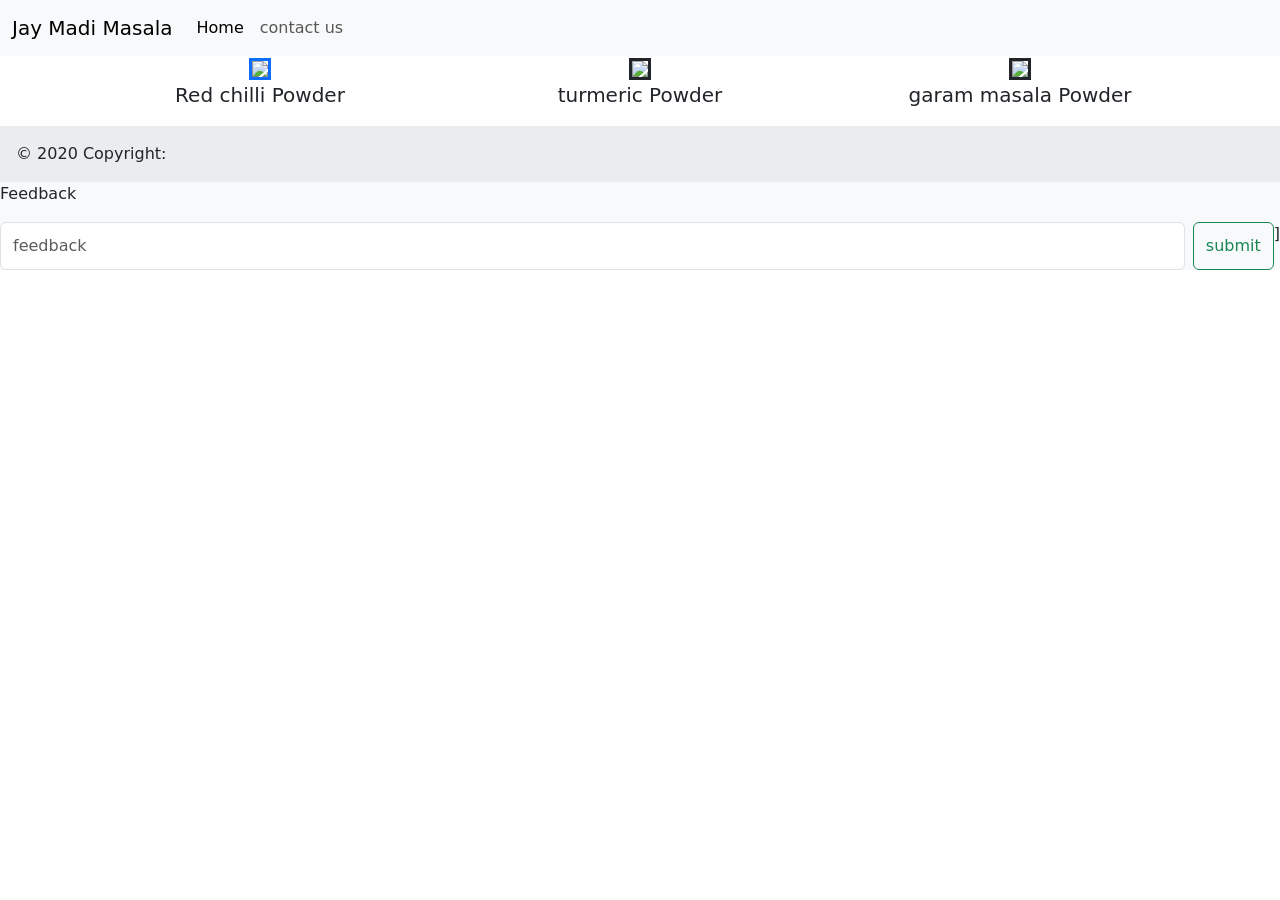
==== index.html @ a194cc31 "Add files via upload" ====
<!DOCTYPE html>
<html lang="en">
<head>
    <meta charset="UTF-8">
    <meta name="viewport" content="width=device-width, initial-scale=1.0">
    <title>Document</title>
    <link href="https://cdn.jsdelivr.net/npm/bootstrap@5.3.7/dist/css/bootstrap.min.css" rel="stylesheet" integrity="sha384-LN+7fdVzj6u52u30Kp6M/trliBMCMKTyK833zpbD+pXdCLuTusPj697FH4R/5mcr" crossorigin="anonymous">
    <script src="https://cdn.jsdelivr.net/npm/bootstrap@5.3.7/dist/js/bootstrap.bundle.min.js" integrity="sha384-ndDqU0Gzau9qJ1lfW4pNLlhNTkCfHzAVBReH9diLvGRem5+R9g2FzA8ZGN954O5Q" crossorigin="anonymous"></script>
</head>
<body>
    <nav class="navbar navbar-expand-lg bg-body-tertiary">
  <div class="container-fluid">
    <a class="navbar-brand" href="#">Jay Madi Masala</a>
    <button class="navbar-toggler" type="button" data-bs-toggle="collapse" data-bs-target="#navbarSupportedContent" aria-controls="navbarSupportedContent" aria-expanded="false" aria-label="Toggle navigation">
      <span class="navbar-toggler-icon"></span>
    </button>
    <div class="collapse navbar-collapse" id="navbarSupportedContent">
      <ul class="navbar-nav me-auto mb-2 mb-lg-0">
        <li class="nav-item">
          <a class="nav-link active" aria-current="page" href="#">Home</a>
        </li>
        <li class="nav-item">
          <a class="nav-link" href="#">contact us</a>
        </li>
          
          
        </li>
       
      </ul>
    </div>
  </div>
</nav>


<div class="container text-center">
  <div class="row">
    <div class="col">
      <a href="redchili.html"><img src="https://wallpapers.com/images/hd/red-chili-powder-1000-x-1000-wallpaper-h0q7d9ebchs6c8vs.jpg" width="300px" border="3px  solid black"></a>
        <p style="font-size: 20px;">Red chilli Powder</p>
    </div>
    <div class="col">
      <img src="https://tse3.mm.bing.net/th/id/OIP.yCsnvPXNgxWMfBHK_3QdsgHaHa?pid=Api&P=0&h=180" width="300px" border="3px  solid black">
      <p style="font-size: 20px;">turmeric Powder</p>
    </div>
    <div class="col">
      <img src="https://tse3.mm.bing.net/th/id/OIP.EGI73Hp5abyJ7QShFynwFgHaHa?pid=Api&P=0&h=180" width="300px" border="3px  solid black">
      <p style="font-size: 20px;">garam masala Powder</p>
    </div>
  </div>    
</div>

<footer class="bg-body-tertiary text-center text-lg-start">
  
  <div class="text-right p-3" style="background-color: rgba(0, 0, 0, 0.05);">
    © 2020 Copyright:
    
  </div>
  <p>Feedback</p>
  <form class="d-flex" role="search">
        <input class="form-control me-2" type="text" placeholder="feedback" />
        <button class="btn btn-outline-success" type="submit">submit</button>
        ]<br>
        <br>
      </form>
</footer>
</body>
</html>
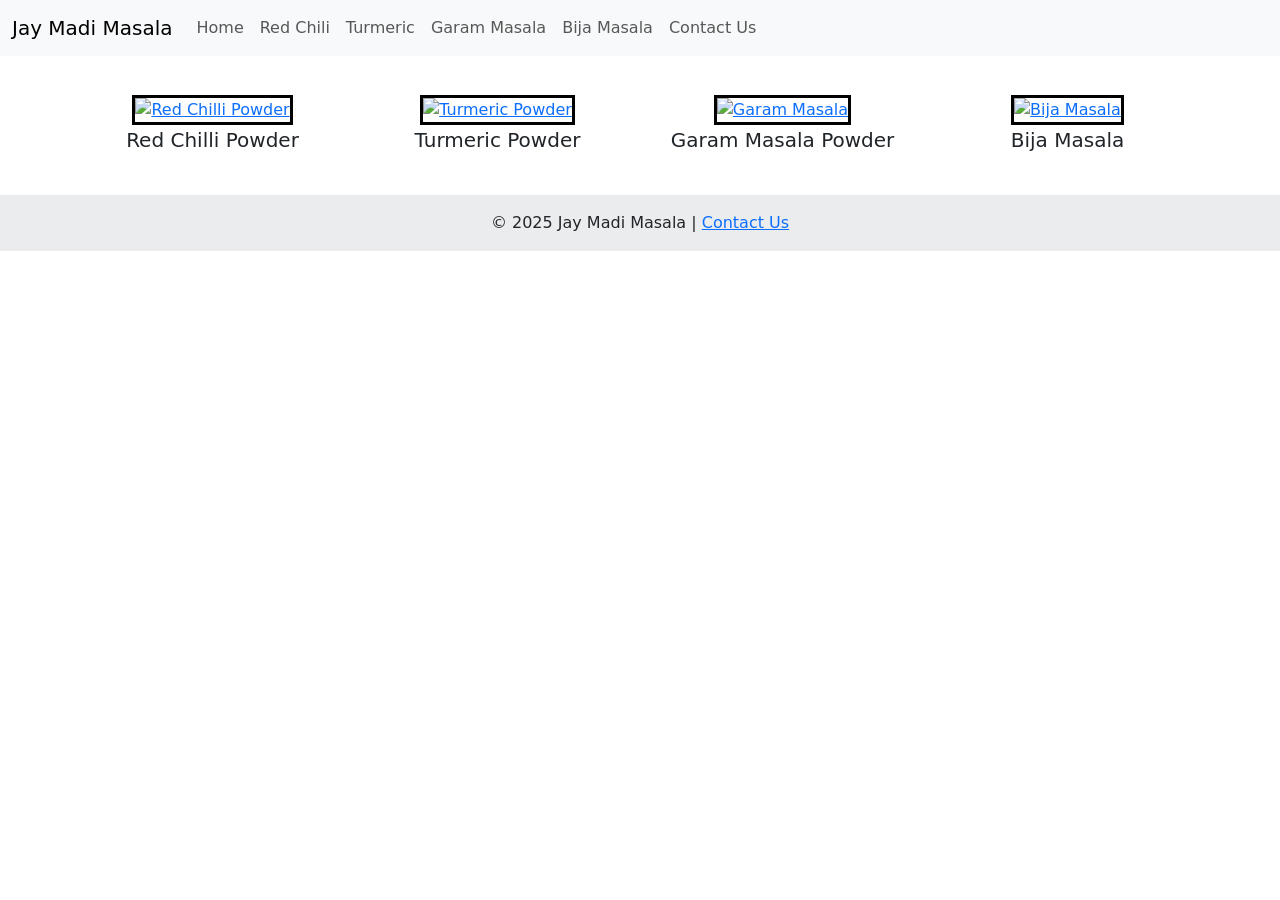
==== commit 7281a130: "Add files via upload" ====
--- a/index.html
+++ b/index.html
@@ -1,67 +1,76 @@
-<!DOCTYPE html>
-<html lang="en">
-<head>
-    <meta charset="UTF-8">
-    <meta name="viewport" content="width=device-width, initial-scale=1.0">
-    <title>Document</title>
-    <link href="https://cdn.jsdelivr.net/npm/bootstrap@5.3.7/dist/css/bootstrap.min.css" rel="stylesheet" integrity="sha384-LN+7fdVzj6u52u30Kp6M/trliBMCMKTyK833zpbD+pXdCLuTusPj697FH4R/5mcr" crossorigin="anonymous">
-    <script src="https://cdn.jsdelivr.net/npm/bootstrap@5.3.7/dist/js/bootstrap.bundle.min.js" integrity="sha384-ndDqU0Gzau9qJ1lfW4pNLlhNTkCfHzAVBReH9diLvGRem5+R9g2FzA8ZGN954O5Q" crossorigin="anonymous"></script>
-</head>
-<body>
-    <nav class="navbar navbar-expand-lg bg-body-tertiary">
-  <div class="container-fluid">
-    <a class="navbar-brand" href="#">Jay Madi Masala</a>
-    <button class="navbar-toggler" type="button" data-bs-toggle="collapse" data-bs-target="#navbarSupportedContent" aria-controls="navbarSupportedContent" aria-expanded="false" aria-label="Toggle navigation">
-      <span class="navbar-toggler-icon"></span>
-    </button>
-    <div class="collapse navbar-collapse" id="navbarSupportedContent">
-      <ul class="navbar-nav me-auto mb-2 mb-lg-0">
-        <li class="nav-item">
-          <a class="nav-link active" aria-current="page" href="#">Home</a>
-        </li>
-        <li class="nav-item">
-          <a class="nav-link" href="#">contact us</a>
-        </li>
-          
-          
-        </li>
-       
-      </ul>
-    </div>
-  </div>
-</nav>
-
-
-<div class="container text-center">
-  <div class="row">
-    <div class="col">
-      <a href="redchili.html"><img src="https://wallpapers.com/images/hd/red-chili-powder-1000-x-1000-wallpaper-h0q7d9ebchs6c8vs.jpg" width="300px" border="3px  solid black"></a>
-        <p style="font-size: 20px;">Red chilli Powder</p>
-    </div>
-    <div class="col">
-      <img src="https://tse3.mm.bing.net/th/id/OIP.yCsnvPXNgxWMfBHK_3QdsgHaHa?pid=Api&P=0&h=180" width="300px" border="3px  solid black">
-      <p style="font-size: 20px;">turmeric Powder</p>
-    </div>
-    <div class="col">
-      <img src="https://tse3.mm.bing.net/th/id/OIP.EGI73Hp5abyJ7QShFynwFgHaHa?pid=Api&P=0&h=180" width="300px" border="3px  solid black">
-      <p style="font-size: 20px;">garam masala Powder</p>
-    </div>
-  </div>    
-</div>
-
-<footer class="bg-body-tertiary text-center text-lg-start">
-  
-  <div class="text-right p-3" style="background-color: rgba(0, 0, 0, 0.05);">
-    © 2020 Copyright:
-    
-  </div>
-  <p>Feedback</p>
-  <form class="d-flex" role="search">
-        <input class="form-control me-2" type="text" placeholder="feedback" />
-        <button class="btn btn-outline-success" type="submit">submit</button>
-        ]<br>
-        <br>
-      </form>
-</footer>
-</body>
-</html>+
+
+<!DOCTYPE html>
+<html lang="en">
+<head>
+  <meta charset="UTF-8" />
+  <meta name="viewport" content="width=device-width, initial-scale=1.0"/>
+  <title>Jay Madi Masala</title>
+  <link href="https://cdn.jsdelivr.net/npm/bootstrap@5.3.7/dist/css/bootstrap.min.css" rel="stylesheet"/>
+  <script src="https://cdn.jsdelivr.net/npm/bootstrap@5.3.7/dist/js/bootstrap.bundle.min.js"></script>
+  <style>
+    html { scroll-behavior: smooth; }
+    .product-img { width: 100%; border: 3px solid black; }
+    .card { margin-bottom: 20px; }
+  </style>
+</head>
+<body>
+
+
+<nav class="navbar navbar-expand-lg bg-body-tertiary">
+  <div class="container-fluid">
+    <a class="navbar-brand" href="index.html">Jay Madi Masala</a>
+    <button class="navbar-toggler" type="button" data-bs-toggle="collapse" data-bs-target="#navbarNav"
+      aria-controls="navbarNav" aria-expanded="false" aria-label="Toggle navigation">
+      <span class="navbar-toggler-icon"></span>
+    </button>
+    <div class="collapse navbar-collapse" id="navbarNav">
+      <ul class="navbar-nav me-auto mb-2 mb-lg-0">
+        <li class="nav-item"><a class="nav-link" href="index.html">Home</a></li>
+        <li class="nav-item"><a class="nav-link" href="redchili.html">Red Chili</a></li>
+        <li class="nav-item"><a class="nav-link" href="turmeric.html">Turmeric</a></li>
+        <li class="nav-item"><a class="nav-link" href="garammasala.html">Garam Masala</a></li>
+        <li class="nav-item"><a class="nav-link" href="bijamasala.html">Bija Masala</a></li>
+        <li class="nav-item"><a class="nav-link" href="contacus.html">Contact Us</a></li>
+      </ul>
+    </div>
+  </div>
+</nav>
+
+<div class="container text-center my-4" style="padding-top: 15px;">
+  <div class="row">
+    <div class="col">
+      <a href="redchili.html">
+        <img src="https://wallpapers.com/images/hd/red-chili-powder-1000-x-1000-wallpaper-h0q7d9ebchs6c8vs.jpg" class="product-img" alt="Red Chilli Powder"/>
+      </a>
+      <p style="font-size: 20px;">Red Chilli Powder</p>
+    </div>
+    <div class="col">
+      <a href="turmeric.html">
+        <img src="https://tse3.mm.bing.net/th/id/OIP.yCsnvPXNgxWMfBHK_3QdsgHaHa?pid=Api&P=0&h=180" class="product-img" alt="Turmeric Powder"/>
+      </a>
+      <p style="font-size: 20px;">Turmeric Powder</p>
+    </div>
+    <div class="col">
+      <a href="garammasala.html">
+        <img src="https://tse3.mm.bing.net/th/id/OIP.EGI73Hp5abyJ7QShFynwFgHaHa?pid=Api&P=0&h=180" class="product-img" alt="Garam Masala"/>
+      </a>
+      <p style="font-size: 20px;">Garam Masala Powder</p>
+    </div>
+    <div class="col">
+      <a href="bijamasala.html">
+        <img src="https://kanjimanji.com/wp-content/uploads/2023/02/variyali-img.jpg" class="product-img" alt="Bija Masala"/>
+      </a>
+      <p style="font-size: 20px;">Bija Masala</p>
+    </div>
+  </div>
+</div>
+
+<footer class="bg-body-tertiary text-center text-lg-start mt-4">
+  <div class="text-center p-3" style="background-color: rgba(0, 0, 0, 0.05);">
+    © 2025 Jay Madi Masala | <a href="contacus.html">Contact Us</a>
+  </div>
+</footer>
+
+</body>
+</html>
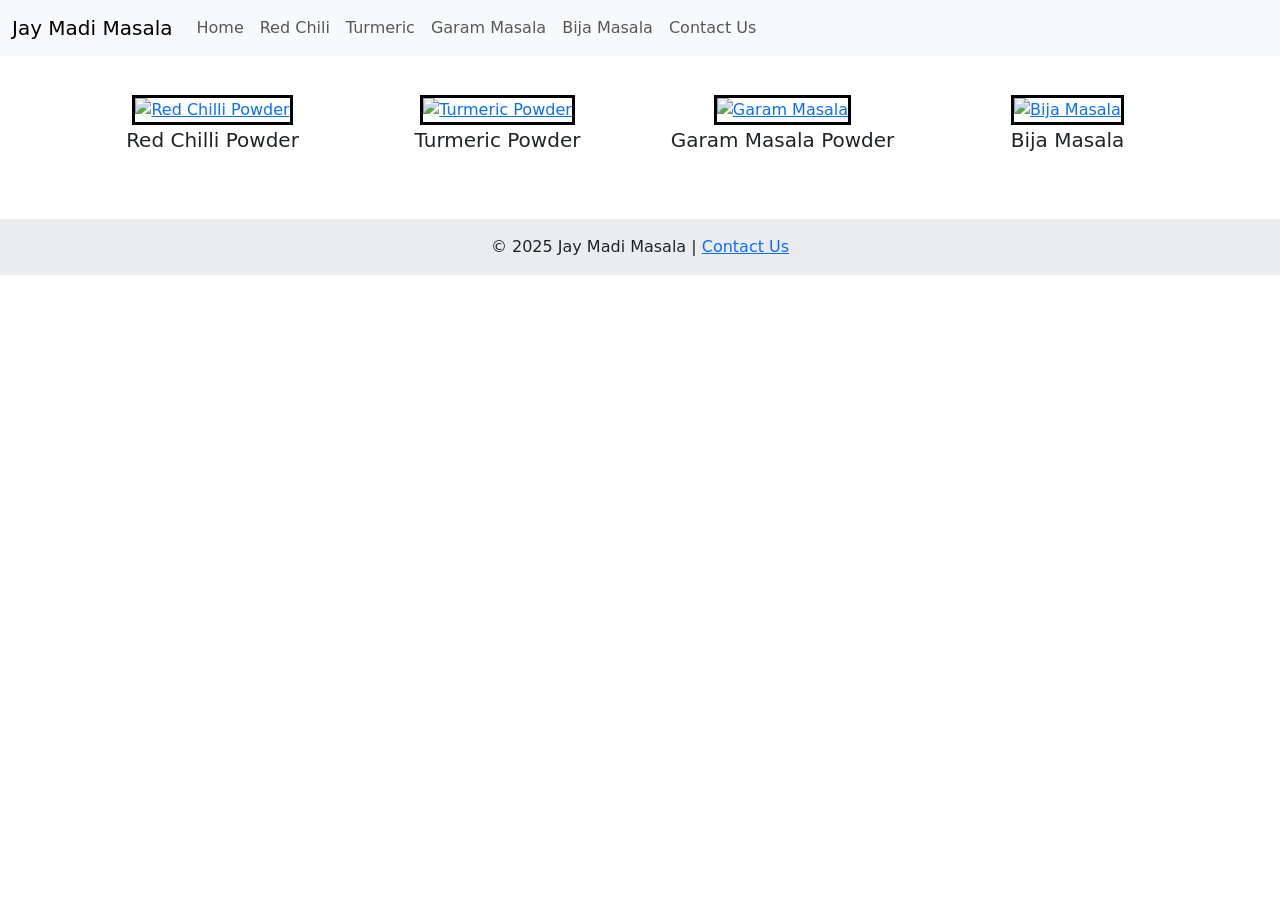
==== commit 83f62872: "Update index.html" ====
--- a/index.html
+++ b/index.html
@@ -38,26 +38,26 @@
 </nav>
 
 <div class="container text-center my-4" style="padding-top: 15px;">
-  <div class="row">
-    <div class="col">
+  <div class="row justify-content-center">
+    <div class="col-6 col-sm-6 col-md-4 col-lg-3 mb-4">
       <a href="redchili.html">
         <img src="https://wallpapers.com/images/hd/red-chili-powder-1000-x-1000-wallpaper-h0q7d9ebchs6c8vs.jpg" class="product-img" alt="Red Chilli Powder"/>
       </a>
       <p style="font-size: 20px;">Red Chilli Powder</p>
     </div>
-    <div class="col">
+    <div class="col-6 col-sm-6 col-md-4 col-lg-3 mb-4">
       <a href="turmeric.html">
         <img src="https://tse3.mm.bing.net/th/id/OIP.yCsnvPXNgxWMfBHK_3QdsgHaHa?pid=Api&P=0&h=180" class="product-img" alt="Turmeric Powder"/>
       </a>
       <p style="font-size: 20px;">Turmeric Powder</p>
     </div>
-    <div class="col">
+    <div class="col-6 col-sm-6 col-md-4 col-lg-3 mb-4">
       <a href="garammasala.html">
         <img src="https://tse3.mm.bing.net/th/id/OIP.EGI73Hp5abyJ7QShFynwFgHaHa?pid=Api&P=0&h=180" class="product-img" alt="Garam Masala"/>
       </a>
       <p style="font-size: 20px;">Garam Masala Powder</p>
     </div>
-    <div class="col">
+    <div class="col-6 col-sm-6 col-md-4 col-lg-3 mb-4">
       <a href="bijamasala.html">
         <img src="https://kanjimanji.com/wp-content/uploads/2023/02/variyali-img.jpg" class="product-img" alt="Bija Masala"/>
       </a>
@@ -65,6 +65,7 @@
     </div>
   </div>
 </div>
+
 
 <footer class="bg-body-tertiary text-center text-lg-start mt-4">
   <div class="text-center p-3" style="background-color: rgba(0, 0, 0, 0.05);">
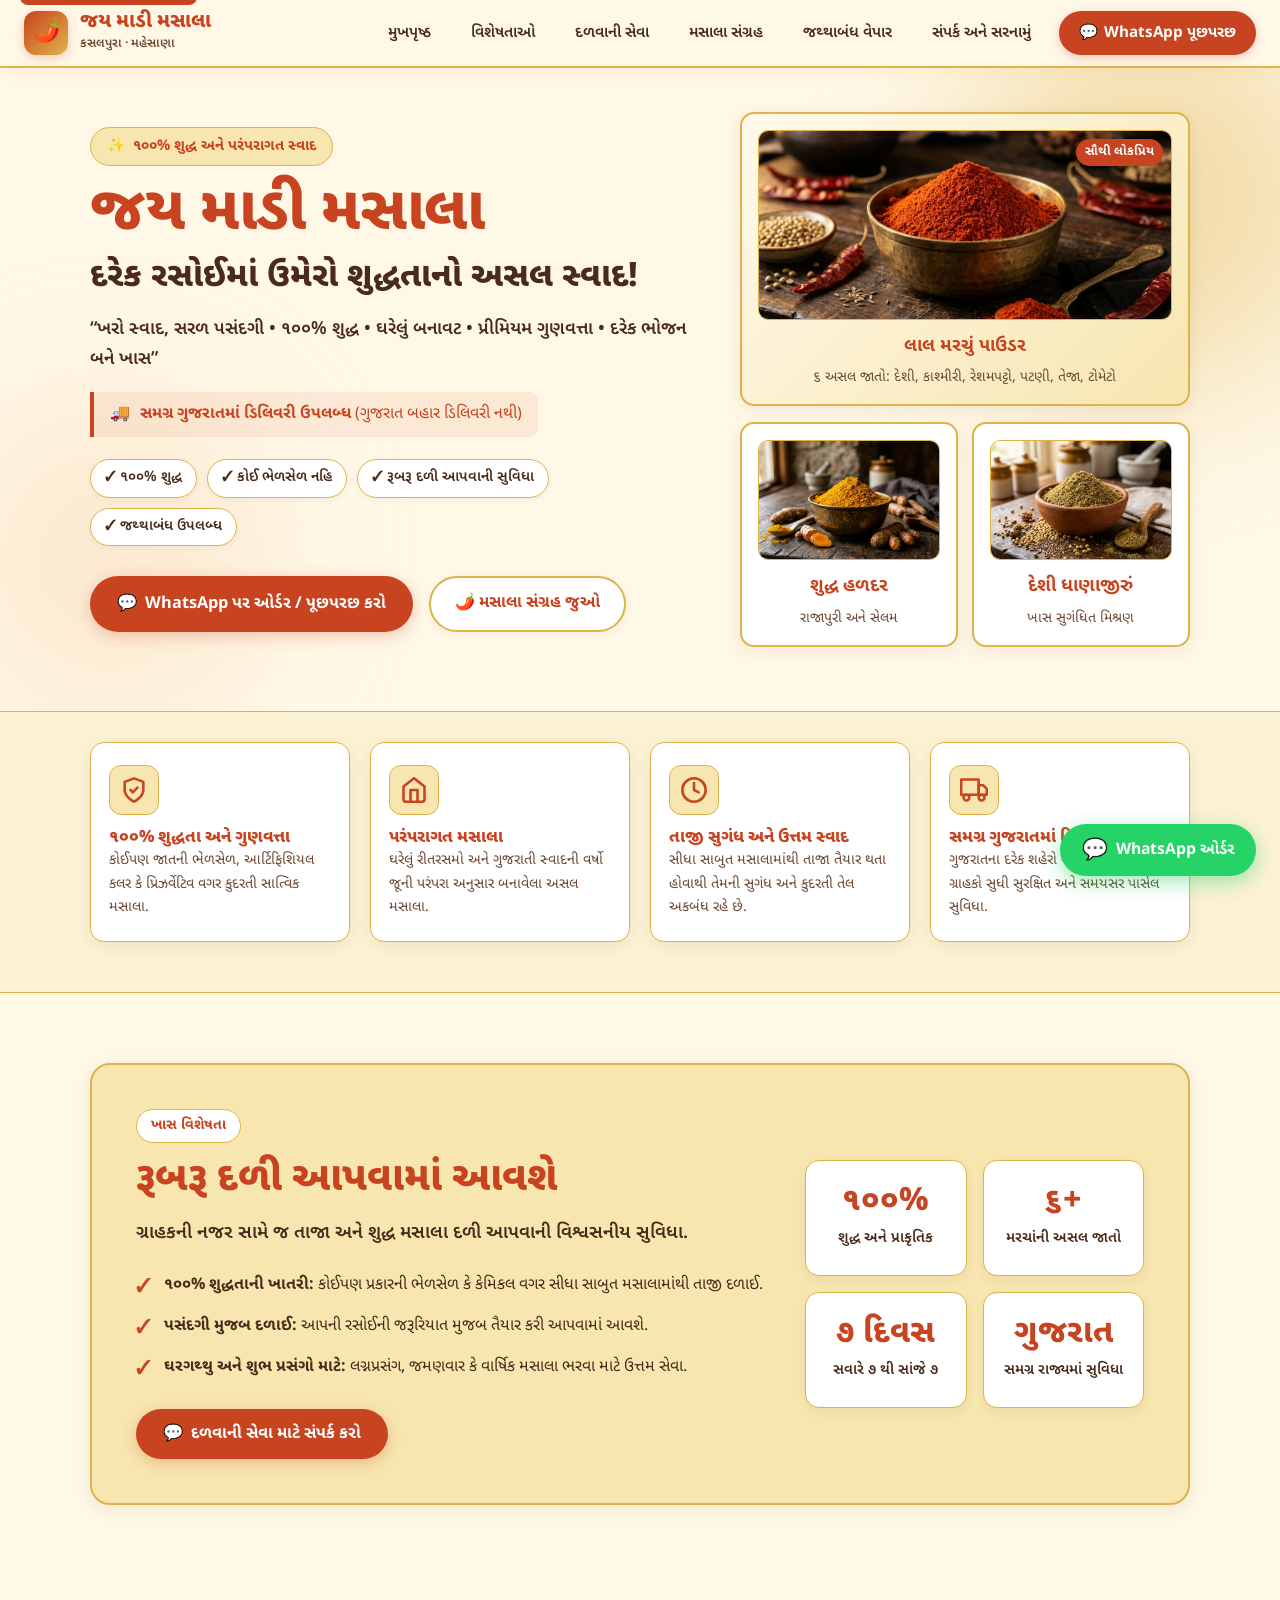
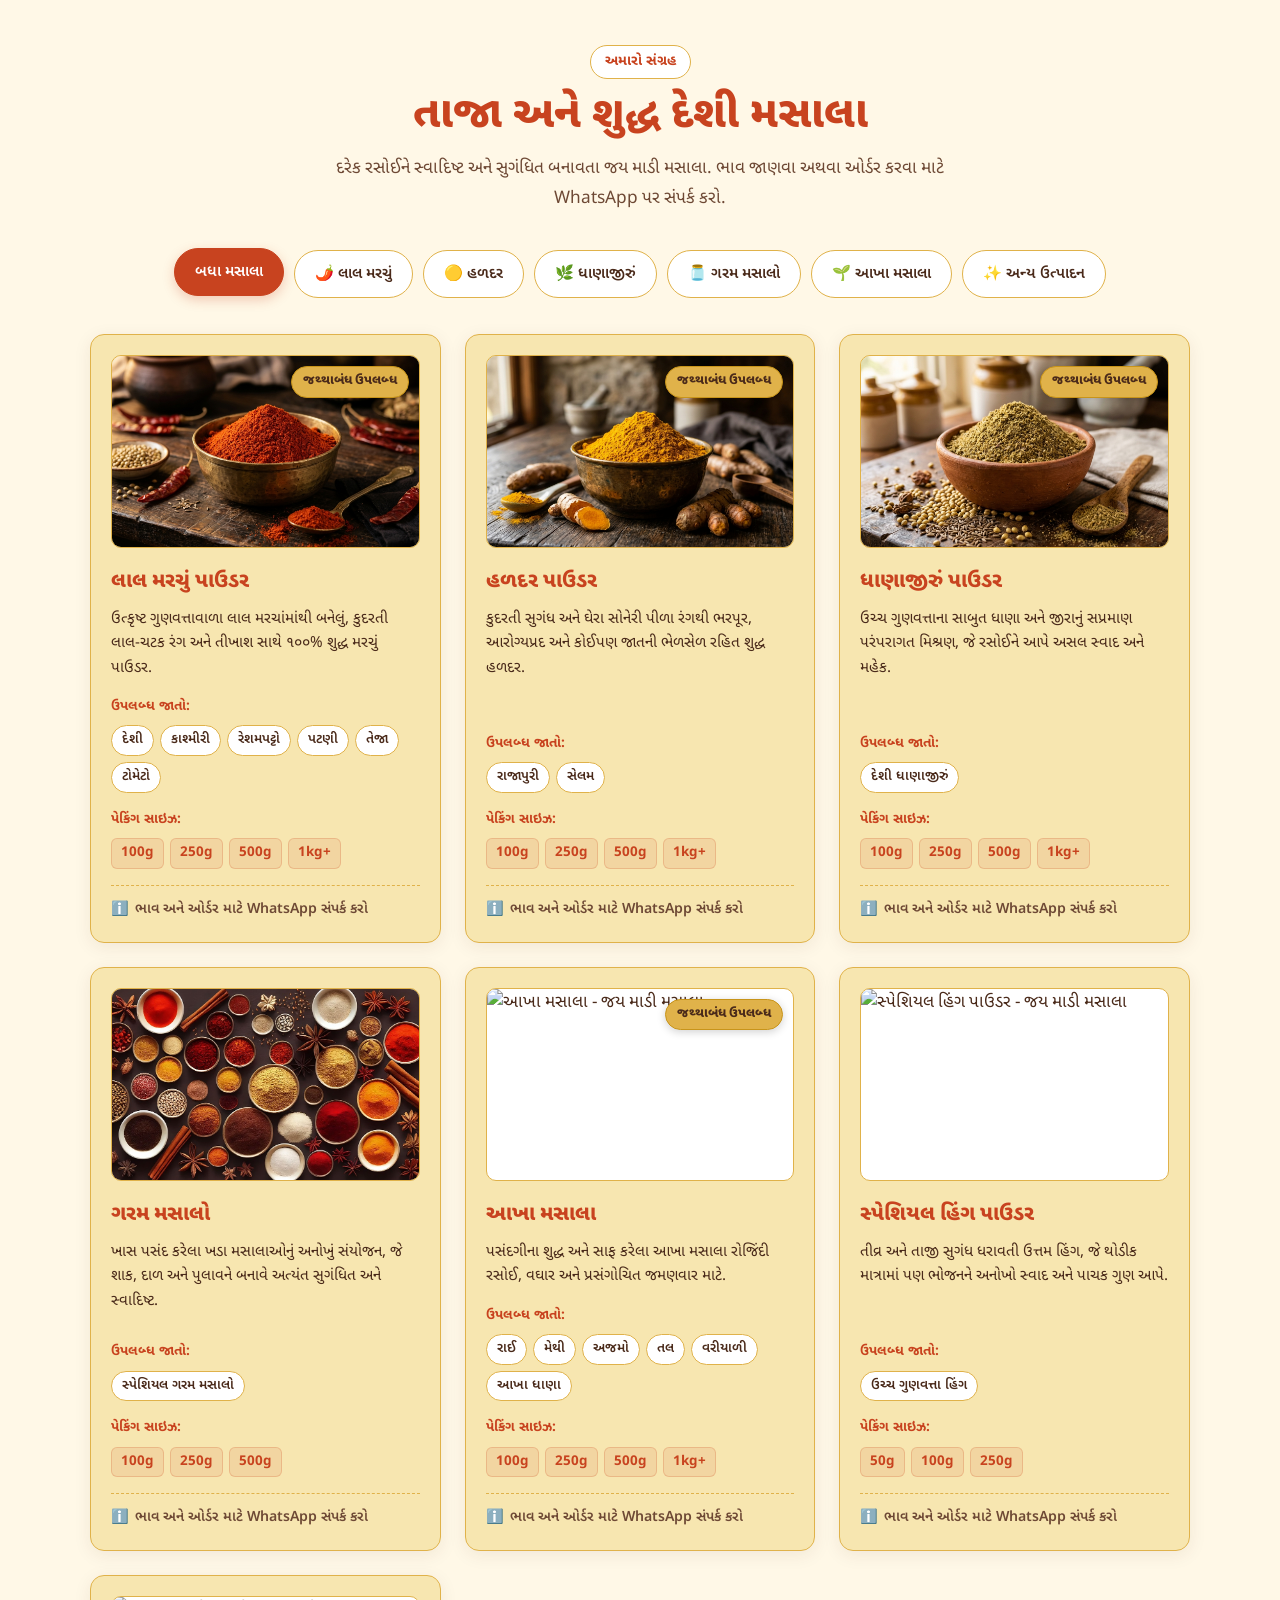
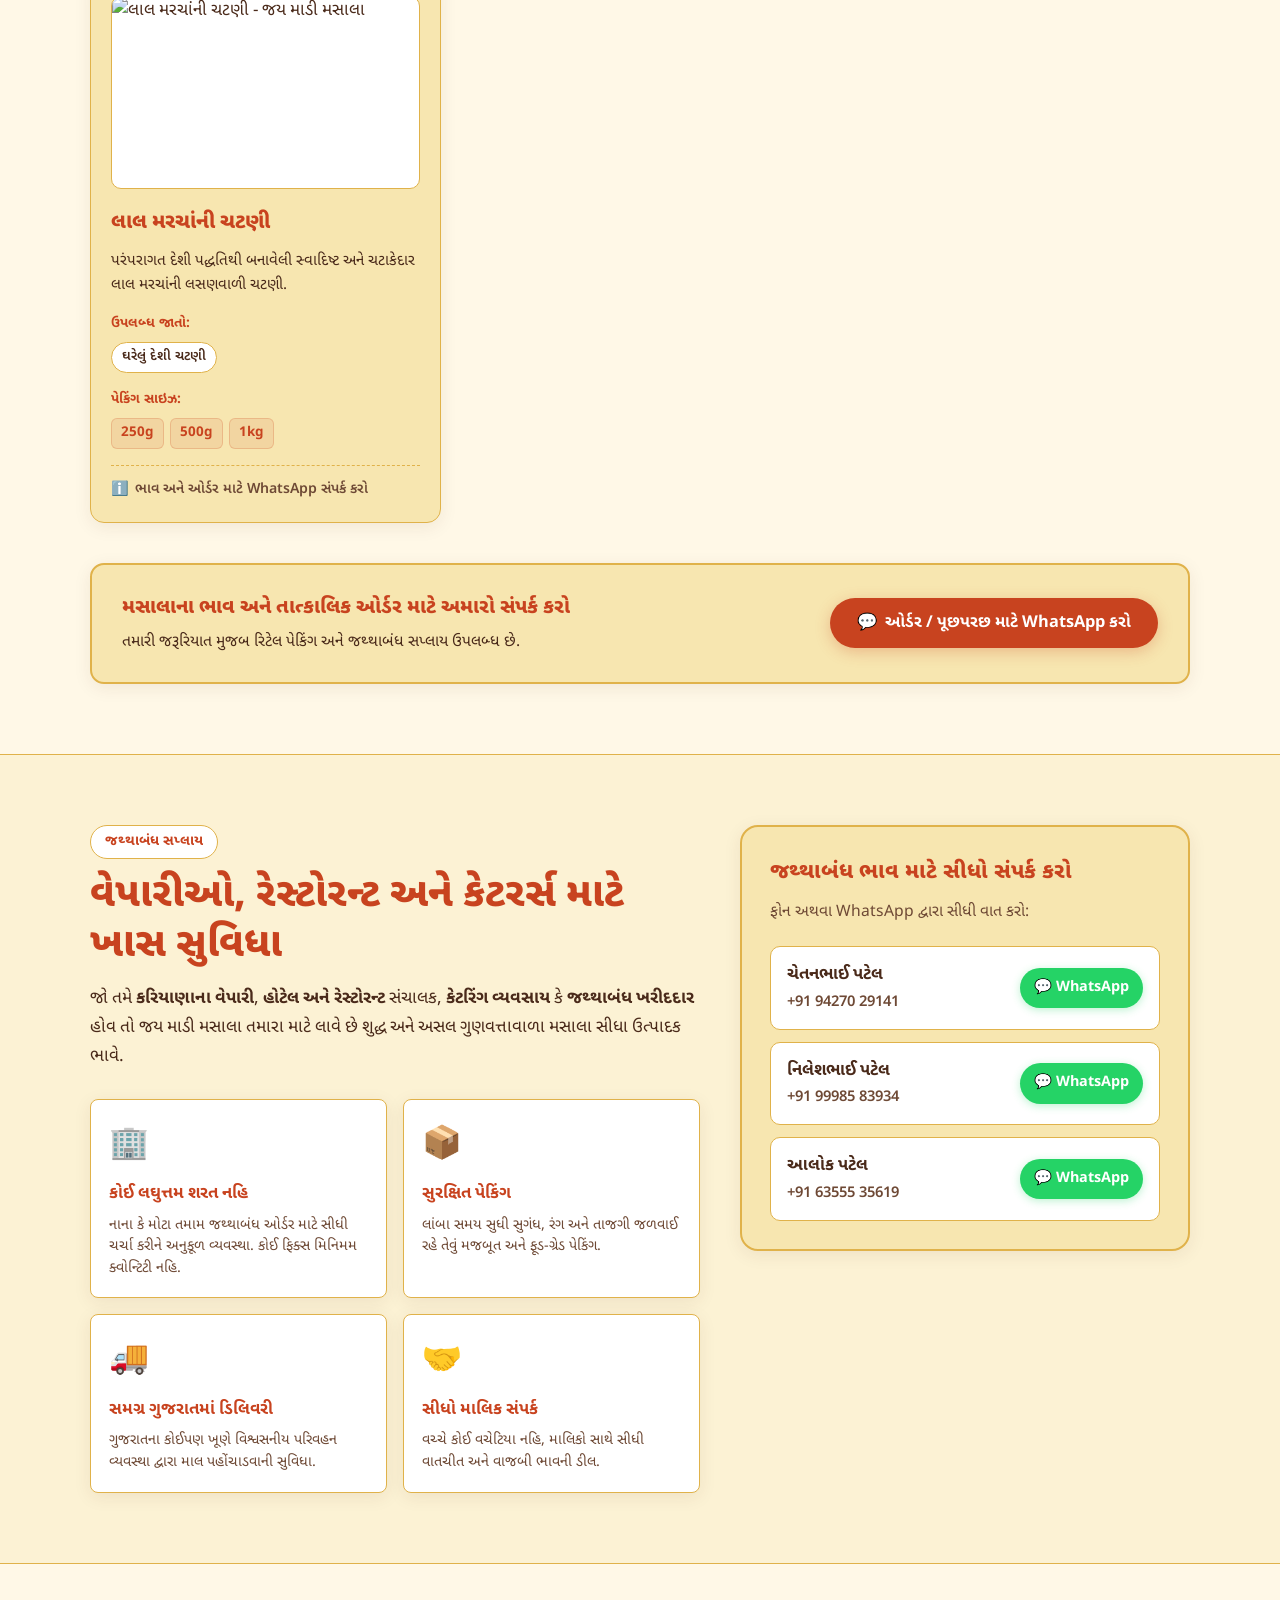
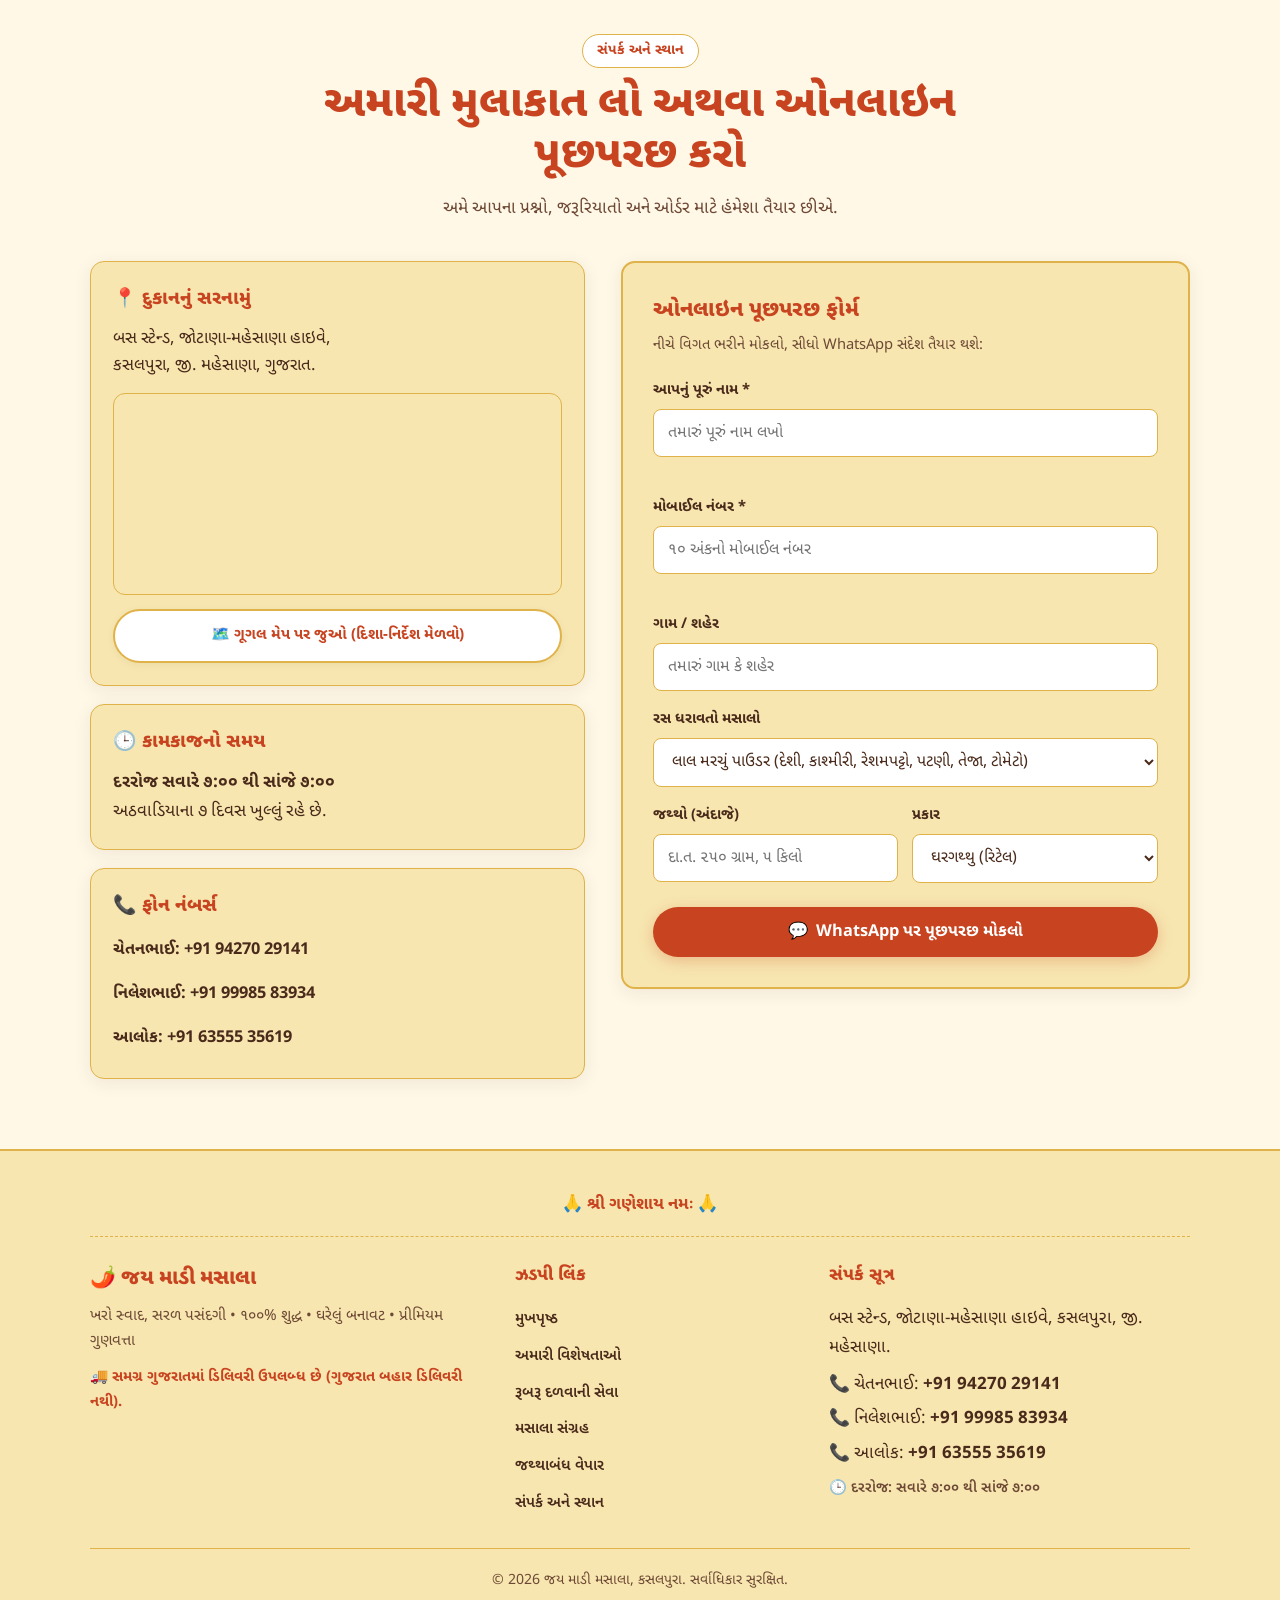
==== commit 4e7af43d: "feat: initialize jay madi masala website with backend and frontend code" ====
--- a/index.html
+++ b/index.html
@@ -1,77 +1,591 @@
-
-
 <!DOCTYPE html>
-<html lang="en">
+<html lang="gu">
+
 <head>
   <meta charset="UTF-8" />
-  <meta name="viewport" content="width=device-width, initial-scale=1.0"/>
-  <title>Jay Madi Masala</title>
-  <link href="https://cdn.jsdelivr.net/npm/bootstrap@5.3.7/dist/css/bootstrap.min.css" rel="stylesheet"/>
-  <script src="https://cdn.jsdelivr.net/npm/bootstrap@5.3.7/dist/js/bootstrap.bundle.min.js"></script>
-  <style>
-    html { scroll-behavior: smooth; }
-    .product-img { width: 100%; border: 3px solid black; }
-    .card { margin-bottom: 20px; }
-  </style>
+  <meta name="viewport" content="width=device-width, initial-scale=1.0, maximum-scale=5.0" />
+  <meta name="description"
+    content="જય માડી મસાલા - ૧૦૦% શુદ્ધ, તાજા અને પરંપરાગત ઘરેલું મસાલા. લાલ મરચું, હળદર, ધાણાજીરું, ગરમ મસાલા અને રૂબરૂ દળી આપવાની વિશ્વસનીય સેવા. કસલપુરા, મહેસાણા." />
+  <meta name="keywords" content="જય માડી મસાલા, Jay Madi Masala, શુદ્ધ મસાલા, કસલપુરા, મહેસાણા, લાલ મરચું પાઉડર, હળદર, ધાણાજીરું, ગરમ મસાલો, મસાલા દળવાની સેવા" />
+  <meta name="author" content="જય માડી મસાલા" />
+  <meta property="og:title" content="જય માડી મસાલા | ૧૦૦% શુદ્ધ દેશી મસાલા | કસલપુરા, મહેસાણા" />
+  <meta property="og:description" content="ખરો સ્વાદ, સરળ પસંદગી • ૧૦૦% શુદ્ધ • ઘરેલું બનાવટ • પ્રીમિયમ ગુણવત્તા. સમગ્ર ગુજરાતમાં ડિલિવરી ઉપલબ્ધ." />
+  <meta property="og:type" content="website" />
+  <meta name="theme-color" content="#C8431F" />
+  
+  <title>જય માડી મસાલા | ૧૦૦% શુદ્ધ દેશી મસાલા | કસલપુરા, મહેસાણા</title>
+
+  <!-- Google Fonts: Noto Sans Gujarati & Hind Vadodara -->
+  <link rel="preconnect" href="https://fonts.googleapis.com" />
+  <link rel="preconnect" href="https://fonts.gstatic.com" crossorigin />
+  <link
+    href="https://fonts.googleapis.com/css2?family=Hind+Vadodara:wght@400;500;600;700&family=Noto+Sans+Gujarati:wght@400;500;600;700;800&display=swap"
+    rel="stylesheet" />
+
+  <link rel="stylesheet" href="style.css" />
+
+  <!-- Local Business Structured Data (SEO) -->
+  <script type="application/ld+json">
+  {
+    "@context": "https://schema.org",
+    "@type": "LocalBusiness",
+    "name": "જય માડી મસાલા (Jay Madi Masala)",
+    "description": "૧૦૦% શુદ્ધ, તાજા અને પરંપરાગત ઘરેલું મસાલા તથા ગ્રાહકની સામે રૂબરૂ દળી આપવાની સેવા.",
+    "address": {
+      "@type": "PostalAddress",
+      "streetAddress": "બસ સ્ટેન્ડ, જોટાણા-મહેસાણા હાઇવે, કસલપુરા",
+      "addressLocality": "કસલપુરા",
+      "addressRegion": "ગુજરાત",
+      "addressCountry": "IN"
+    },
+    "telephone": "+91-9427029141",
+    "openingHours": "Mo-Su 07:00-19:00",
+    "areaServed": {
+      "@type": "State",
+      "name": "ગુજરાત"
+    },
+    "hasMap": "https://maps.app.goo.gl/FH2SPqoKPusfgQY58?g_st=ic"
+  }
+  </script>
 </head>
+
 <body>
 
-
-<nav class="navbar navbar-expand-lg bg-body-tertiary">
-  <div class="container-fluid">
-    <a class="navbar-brand" href="index.html">Jay Madi Masala</a>
-    <button class="navbar-toggler" type="button" data-bs-toggle="collapse" data-bs-target="#navbarNav"
-      aria-controls="navbarNav" aria-expanded="false" aria-label="Toggle navigation">
-      <span class="navbar-toggler-icon"></span>
+  <!-- સ્કીપ લિંક (Accessibility) -->
+  <a href="#hero" class="skip-link">મુખ્ય વિગતો પર જાઓ</a>
+
+  <!-- ===== હેડર અને નેવિગેશન ===== -->
+  <header id="navbar">
+    <a href="#hero" class="nav-brand" aria-label="જય માડી મસાલા હોમપેજ">
+      <div class="nav-logo-icon">🌶️</div>
+      <div class="nav-brand-text">
+        <span class="brand-guj">જય માડી મસાલા</span>
+        <span class="brand-eng">કસલપુરા · મહેસાણા</span>
+      </div>
+    </a>
+
+    <nav class="nav-links" aria-label="મુખ્ય નેવિગેશન">
+      <a href="#hero">મુખપૃષ્ઠ</a>
+      <a href="#trust">વિશેષતાઓ</a>
+      <a href="#grinding">દળવાની સેવા</a>
+      <a href="#products">મસાલા સંગ્રહ</a>
+      <a href="#bulk">જથ્થાબંધ વેપાર</a>
+      <a href="#contact">સંપર્ક અને સરનામું</a>
+      <button class="nav-cta-btn" onclick="openModal()" aria-label="WhatsApp પર પૂછપરછ કરો">
+        <span class="btn-icon">💬</span> WhatsApp પૂછપરછ
+      </button>
+    </nav>
+
+    <button class="hamburger" id="hamburger" aria-label="નેવિગેશન મેનુ ખોલો અથવા બંધ કરો" aria-expanded="false" aria-controls="mobile-menu">
+      <span></span>
+      <span></span>
+      <span></span>
     </button>
-    <div class="collapse navbar-collapse" id="navbarNav">
-      <ul class="navbar-nav me-auto mb-2 mb-lg-0">
-        <li class="nav-item"><a class="nav-link" href="index.html">Home</a></li>
-        <li class="nav-item"><a class="nav-link" href="redchili.html">Red Chili</a></li>
-        <li class="nav-item"><a class="nav-link" href="turmeric.html">Turmeric</a></li>
-        <li class="nav-item"><a class="nav-link" href="garammasala.html">Garam Masala</a></li>
-        <li class="nav-item"><a class="nav-link" href="bijamasala.html">Bija Masala</a></li>
-        <li class="nav-item"><a class="nav-link" href="contacus.html">Contact Us</a></li>
-      </ul>
+  </header>
+
+  <!-- મોબાઈલ સ્લાઈડ મેનુ -->
+  <div class="mobile-menu" id="mobile-menu" aria-label="મોબાઈલ નેવિગેશન મેનુ">
+    <a href="#hero">🏠 મુખપૃષ્ઠ</a>
+    <a href="#trust">✨ અમારી વિશેષતાઓ</a>
+    <a href="#grinding">⚙️ રૂબરૂ દળવાની સેવા</a>
+    <a href="#products">🌶️ મસાલા સંગ્રહ</a>
+    <a href="#bulk">📦 જથ્થાબંધ વેપાર</a>
+    <a href="#contact">📍 સંપર્ક અને સ્થાન</a>
+    <button class="mobile-cta-btn" onclick="openModal()">
+      💬 WhatsApp ઓર્ડર / પૂછપરછ
+    </button>
+  </div>
+
+  <main>
+    <!-- ===== મુખ્ય હીરો સેક્શન (Hero Redesign) ===== -->
+    <section id="hero" class="hero-section">
+      <div class="hero-bg-glow glow-1" aria-hidden="true"></div>
+      <div class="hero-bg-glow glow-2" aria-hidden="true"></div>
+
+      <div class="hero-inner">
+        <div class="hero-text">
+          <div class="hero-badge">
+            <span class="badge-spark">✨</span> ૧૦૦% શુદ્ધ અને પરંપરાગત સ્વાદ
+          </div>
+          <h1 class="hero-title">
+            <span class="hero-brand-name">જય માડી મસાલા</span>
+            <span class="hero-headline-sub">દરેક રસોઈમાં ઉમેરો શુદ્ધતાનો અસલ સ્વાદ!</span>
+          </h1>
+          <p class="hero-tagline">
+            “ખરો સ્વાદ, સરળ પસંદગી • ૧૦૦% શુદ્ધ • ઘરેલું બનાવટ • પ્રીમિયમ ગુણવત્તા • દરેક ભોજન બને ખાસ”
+          </p>
+
+          <div class="hero-delivery-notice">
+            <span class="delivery-icon">🚚</span>
+            <span><strong>સમગ્ર ગુજરાતમાં ડિલિવરી ઉપલબ્ધ</strong> (ગુજરાત બહાર ડિલિવરી નથી)</span>
+          </div>
+
+          <div class="hero-chips">
+            <span class="chip">✓ ૧૦૦% શુદ્ધ</span>
+            <span class="chip">✓ કોઈ ભેળસેળ નહિ</span>
+            <span class="chip">✓ રૂબરૂ દળી આપવાની સુવિધા</span>
+            <span class="chip">✓ જથ્થાબંધ ઉપલબ્ધ</span>
+          </div>
+
+          <div class="hero-actions">
+            <button class="btn-primary" onclick="openModal()">
+              <span class="icon">💬</span> WhatsApp પર ઓર્ડર / પૂછપરછ કરો
+            </button>
+            <a href="#products" class="btn-secondary">
+              🌶️ મસાલા સંગ્રહ જુઓ
+            </a>
+          </div>
+        </div>
+
+        <div class="hero-visual">
+          <div class="hero-card hero-card-main">
+            <div class="hero-card-img-wrap">
+              <img src="images/red-chilli.jpg" alt="લાલ મરચું પાઉડર - જય માડી મસાલા" class="hero-card-photo" loading="eager" />
+              <span class="hero-img-badge">સૌથી લોકપ્રિય</span>
+            </div>
+            <div class="card-content">
+              <h2 class="card-title">લાલ મરચું પાઉડર</h2>
+              <p class="card-sub">૬ અસલ જાતો: દેશી, કાશ્મીરી, રેશમપટ્ટો, પટણી, તેજા, ટોમેટો</p>
+            </div>
+          </div>
+          <div class="hero-cards-row">
+            <div class="hero-card">
+              <div class="hero-card-img-wrap small">
+                <img src="images/turmeric.jpg" alt="શુદ્ધ હળદર પાઉડર" class="hero-card-photo" loading="eager" />
+              </div>
+              <div class="card-content">
+                <h3 class="card-title">શુદ્ધ હળદર</h3>
+                <p class="card-sub">રાજાપુરી અને સેલમ</p>
+              </div>
+            </div>
+            <div class="hero-card">
+              <div class="hero-card-img-wrap small">
+                <img src="images/dhana-jiru.jpg" alt="દેશી ધાણાજીરું પાઉડર" class="hero-card-photo" loading="eager" />
+              </div>
+              <div class="card-content">
+                <h3 class="card-title">દેશી ધાણાજીરું</h3>
+                <p class="card-sub">ખાસ સુગંધિત મિશ્રણ</p>
+              </div>
+            </div>
+          </div>
+        </div>
+      </div>
+    </section>
+
+    <!-- ===== ટ્રસ્ટ અને ગુણવત્તા વિશેષતાઓ (Section 4) ===== -->
+    <section id="trust" class="trust-section">
+      <div class="container">
+        <div class="trust-cards-grid">
+          <div class="trust-feature-card">
+            <div class="trust-icon-box" aria-hidden="true">
+              <svg width="28" height="28" viewBox="0 0 24 24" fill="none" stroke="currentColor" stroke-width="2.2" stroke-linecap="round" stroke-linejoin="round">
+                <path d="M12 22s8-4 8-10V5l-8-3-8 3v7c0 6 8 10 8 10z"/>
+                <polyline points="9 12 11 14 15 10"/>
+              </svg>
+            </div>
+            <div class="trust-content">
+              <h3 class="trust-title">૧૦૦% શુદ્ધતા અને ગુણવત્તા</h3>
+              <p class="trust-desc">કોઈપણ જાતની ભેળસેળ, આર્ટિફિશિયલ કલર કે પ્રિઝર્વેટિવ વગર કુદરતી સાત્વિક મસાલા.</p>
+            </div>
+          </div>
+
+          <div class="trust-feature-card">
+            <div class="trust-icon-box" aria-hidden="true">
+              <svg width="28" height="28" viewBox="0 0 24 24" fill="none" stroke="currentColor" stroke-width="2.2" stroke-linecap="round" stroke-linejoin="round">
+                <path d="M3 9l9-7 9 7v11a2 2 0 0 1-2 2H5a2 2 0 0 1-2-2z"/>
+                <polyline points="9 22 9 12 15 12 15 22"/>
+              </svg>
+            </div>
+            <div class="trust-content">
+              <h3 class="trust-title">પરંપરાગત મસાલા</h3>
+              <p class="trust-desc">ઘરેલું રીતરસમો અને ગુજરાતી સ્વાદની વર્ષો જૂની પરંપરા અનુસાર બનાવેલા અસલ મસાલા.</p>
+            </div>
+          </div>
+
+          <div class="trust-feature-card">
+            <div class="trust-icon-box" aria-hidden="true">
+              <svg width="28" height="28" viewBox="0 0 24 24" fill="none" stroke="currentColor" stroke-width="2.2" stroke-linecap="round" stroke-linejoin="round">
+                <circle cx="12" cy="12" r="10"/>
+                <path d="M12 6v6l4 2"/>
+              </svg>
+            </div>
+            <div class="trust-content">
+              <h3 class="trust-title">તાજી સુગંધ અને ઉત્તમ સ્વાદ</h3>
+              <p class="trust-desc">સીધા સાબુત મસાલામાંથી તાજા તૈયાર થતા હોવાથી તેમની સુગંધ અને કુદરતી તેલ અકબંધ રહે છે.</p>
+            </div>
+          </div>
+
+          <div class="trust-feature-card">
+            <div class="trust-icon-box" aria-hidden="true">
+              <svg width="28" height="28" viewBox="0 0 24 24" fill="none" stroke="currentColor" stroke-width="2.2" stroke-linecap="round" stroke-linejoin="round">
+                <rect x="1" y="3" width="15" height="13"/>
+                <polygon points="16 8 20 8 23 11 23 16 16 16 16 8"/>
+                <circle cx="5.5" cy="18.5" r="2.5"/>
+                <circle cx="18.5" cy="18.5" r="2.5"/>
+              </svg>
+            </div>
+            <div class="trust-content">
+              <h3 class="trust-title">સમગ્ર ગુજરાતમાં ડિલિવરી</h3>
+              <p class="trust-desc">ગુજરાતના દરેક શહેરો અને ગામડાઓમાં ગ્રાહકો સુધી સુરક્ષિત અને સમયસર પાર્સલ સુવિધા.</p>
+            </div>
+          </div>
+        </div>
+      </div>
+    </section>
+
+    <!-- ===== રૂબરૂ દળી આપવાની સેવા (Section Unchanged) ===== -->
+    <section id="grinding">
+      <div class="container">
+        <div class="grinding-box">
+          <div class="grinding-content">
+            <span class="section-tag">ખાસ વિશેષતા</span>
+            <h2 class="grinding-heading">રૂબરૂ દળી આપવામાં આવશે</h2>
+            <p class="grinding-lead">
+              ગ્રાહકની નજર સામે જ તાજા અને શુદ્ધ મસાલા દળી આપવાની વિશ્વસનીય સુવિધા.
+            </p>
+            <ul class="grinding-list">
+              <li>
+                <strong>૧૦૦% શુદ્ધતાની ખાતરી:</strong> કોઈપણ પ્રકારની ભેળસેળ કે કેમિકલ વગર સીધા સાબુત મસાલામાંથી તાજી દળાઈ.
+              </li>
+              <li>
+                <strong>પસંદગી મુજબ દળાઈ:</strong> આપની રસોઈની જરૂરિયાત મુજબ તૈયાર કરી આપવામાં આવશે.
+              </li>
+              <li>
+                <strong>ઘરગથ્થુ અને શુભ પ્રસંગો માટે:</strong> લગ્નપ્રસંગ, જમણવાર કે વાર્ષિક મસાલા ભરવા માટે ઉત્તમ સેવા.
+              </li>
+            </ul>
+            <div class="grinding-action">
+              <button class="btn-primary" onclick="openModal()">
+                <span>💬</span> દળવાની સેવા માટે સંપર્ક કરો
+              </button>
+            </div>
+          </div>
+
+          <div class="grinding-highlights">
+            <div class="highlight-item">
+              <div class="hl-number">૧૦૦%</div>
+              <div class="hl-label">શુદ્ધ અને પ્રાકૃતિક</div>
+            </div>
+            <div class="highlight-item">
+              <div class="hl-number">૬+</div>
+              <div class="hl-label">મરચાંની અસલ જાતો</div>
+            </div>
+            <div class="highlight-item">
+              <div class="hl-number">૭ દિવસ</div>
+              <div class="hl-label">સવારે ૭ થી સાંજે ૭</div>
+            </div>
+            <div class="highlight-item">
+              <div class="hl-number">ગુજરાત</div>
+              <div class="hl-label">સમગ્ર રાજ્યમાં સુવિધા</div>
+            </div>
+          </div>
+        </div>
+      </div>
+    </section>
+
+    <!-- ===== ઉત્પાદનો (મસાલા સંગ્રહ - Section 3) ===== -->
+    <section id="products">
+      <div class="container">
+        <div class="section-header">
+          <span class="section-tag">અમારો સંગ્રહ</span>
+          <h2 class="section-title">તાજા અને શુદ્ધ દેશી મસાલા</h2>
+          <p class="section-desc">
+            દરેક રસોઈને સ્વાદિષ્ટ અને સુગંધિત બનાવતા જય માડી મસાલા. ભાવ જાણવા અથવા ઓર્ડર કરવા માટે WhatsApp પર સંપર્ક કરો.
+          </p>
+        </div>
+
+        <!-- ફિલ્ટર બાર -->
+        <div class="filter-bar" role="tablist" aria-label="મસાલા કેટેગરી ફિલ્ટર">
+          <button class="filter-btn active" data-cat="all" role="tab" aria-selected="true">બધા મસાલા</button>
+          <button class="filter-btn" data-cat="mirchu" role="tab" aria-selected="false">🌶️ લાલ મરચું</button>
+          <button class="filter-btn" data-cat="haldi" role="tab" aria-selected="false">🟡 હળદર</button>
+          <button class="filter-btn" data-cat="dhana" role="tab" aria-selected="false">🌿 ધાણાજીરું</button>
+          <button class="filter-btn" data-cat="garam" role="tab" aria-selected="false">🫙 ગરમ મસાલો</button>
+          <button class="filter-btn" data-cat="akha" role="tab" aria-selected="false">🌱 આખા મસાલા</button>
+          <button class="filter-btn" data-cat="other" role="tab" aria-selected="false">✨ અન્ય ઉત્પાદન</button>
+        </div>
+
+        <!-- પ્રોડક્ટ ગ્રીડ (JavaScript થી લોડ થશે) -->
+        <div class="products-grid" id="products-grid" aria-live="polite"></div>
+
+        <!-- નીચે કોમન સંપર્ક પટ્ટી -->
+        <div class="catalog-cta-strip">
+          <div class="catalog-cta-text">
+            <h3>મસાલાના ભાવ અને તાત્કાલિક ઓર્ડર માટે અમારો સંપર્ક કરો</h3>
+            <p>તમારી જરૂરિયાત મુજબ રિટેલ પેકિંગ અને જથ્થાબંધ સપ્લાય ઉપલબ્ધ છે.</p>
+          </div>
+          <button class="btn-primary" onclick="openModal()">
+            <span>💬</span> ઓર્ડર / પૂછપરછ માટે WhatsApp કરો
+          </button>
+        </div>
+      </div>
+    </section>
+
+    <!-- ===== જથ્થાબંધ વેપાર અને ડીલર વિભાગ (Section 5) ===== -->
+    <section id="bulk">
+      <div class="container">
+        <div class="bulk-container">
+          <div class="bulk-info">
+            <span class="section-tag">જથ્થાબંધ સપ્લાય</span>
+            <h2 class="bulk-title">વેપારીઓ, રેસ્ટોરન્ટ અને કેટરર્સ માટે ખાસ સુવિધા</h2>
+            <p class="bulk-desc">
+              જો તમે <strong>કરિયાણાના વેપારી</strong>, <strong>હોટેલ અને રેસ્ટોરન્ટ</strong> સંચાલક, <strong>કેટરિંગ વ્યવસાય</strong> કે <strong>જથ્થાબંધ ખરીદદાર</strong> હોવ તો જય માડી મસાલા તમારા માટે લાવે છે શુદ્ધ અને અસલ ગુણવત્તાવાળા મસાલા સીધા ઉત્પાદક ભાવે.
+            </p>
+
+            <div class="bulk-grid-cards">
+              <div class="b-card">
+                <div class="b-icon">🏢</div>
+                <h4>કોઈ લઘુત્તમ શરત નહિ</h4>
+                <p>નાના કે મોટા તમામ જથ્થાબંધ ઓર્ડર માટે સીધી ચર્ચા કરીને અનુકૂળ વ્યવસ્થા. કોઈ ફિક્સ મિનિમમ ક્વોન્ટિટી નહિ.</p>
+              </div>
+              <div class="b-card">
+                <div class="b-icon">📦</div>
+                <h4>સુરક્ષિત પેકિંગ</h4>
+                <p>લાંબા સમય સુધી સુગંધ, રંગ અને તાજગી જળવાઈ રહે તેવું મજબૂત અને ફૂડ-ગ્રેડ પેકિંગ.</p>
+              </div>
+              <div class="b-card">
+                <div class="b-icon">🚚</div>
+                <h4>સમગ્ર ગુજરાતમાં ડિલિવરી</h4>
+                <p>ગુજરાતના કોઈપણ ખૂણે વિશ્વસનીય પરિવહન વ્યવસ્થા દ્વારા માલ પહોંચાડવાની સુવિધા.</p>
+              </div>
+              <div class="b-card">
+                <div class="b-icon">🤝</div>
+                <h4>સીધો માલિક સંપર્ક</h4>
+                <p>વચ્ચે કોઈ વચેટિયા નહિ, માલિકો સાથે સીધી વાતચીત અને વાજબી ભાવની ડીલ.</p>
+              </div>
+            </div>
+          </div>
+
+          <div class="bulk-contact-box">
+            <h3>જથ્થાબંધ ભાવ માટે સીધો સંપર્ક કરો</h3>
+            <p>ફોન અથવા WhatsApp દ્વારા સીધી વાત કરો:</p>
+
+            <div class="owner-contact-list">
+              <div class="owner-contact-row">
+                <div class="owner-info">
+                  <span class="owner-name">ચેતનભાઈ પટેલ</span>
+                  <a href="tel:+919427029141" class="owner-tel">+91 94270 29141</a>
+                </div>
+                <a href="https://wa.me/919427029141?text=%E0%AA%A8%E0%AA%AE%E0%AA%B8%E0%AB%8D%E0%AA%A4%E0%AB%87%2C%20%E0%AA%AE%E0%AA%BE%E0%AA%B0%E0%AB%87%20%E0%AA%9C%E0%AA%A5%E0%AB%8D%E0%AA%A5%E0%AA%BE%E0%AA%AC%E0%AA%82%E0%AA%A7%20%E0%AA%AE%E0%AA%B8%E0%AA%BE%E0%AA%B2%E0%AA%BE%20%E0%AA%85%E0%AA%82%E0%AA%97%E0%AB%87%20%E0%AA%AA%E0%AB%82%E0%AA%9B%E0%AA%AA%E0%AA%B0%E0%AA%9B%20%E0%AA%95%E0%AA%B0%E0%AA%B5%E0%AB%80%20%E0%AA%9B%E0%AB%87."
+                  target="_blank" rel="noopener" class="owner-wa-link" title="ચેતનભાઈ સાથે WhatsApp ચેટ કરો">
+                  💬 WhatsApp
+                </a>
+              </div>
+
+              <div class="owner-contact-row">
+                <div class="owner-info">
+                  <span class="owner-name">નિલેશભાઈ પટેલ</span>
+                  <a href="tel:+919998583934" class="owner-tel">+91 99985 83934</a>
+                </div>
+                <a href="https://wa.me/919998583934?text=%E0%AA%A8%E0%AA%AE%E0%AA%B8%E0%AB%8D%E0%AA%A4%E0%AB%87%2C%20%E0%AA%AE%E0%AA%BE%E0%AA%B0%E0%AB%87%20%E0%AA%9C%E0%AA%A5%E0%AB%8D%E0%AA%A5%E0%AA%BE%E0%AA%AC%E0%AA%82%E0%AA%A7%20%E0%AA%AE%E0%AA%B8%E0%AA%BE%E0%AA%B2%E0%AA%BE%20%E0%AA%85%E0%AA%82%E0%AA%97%E0%AB%87%20%E0%AA%AA%E0%AB%82%E0%AA%9B%E0%AA%AA%E0%AA%B0%E0%AA%9B%20%E0%AA%95%E0%AA%B0%E0%AA%B5%E0%AB%80%20%E0%AA%9B%E0%AB%87."
+                  target="_blank" rel="noopener" class="owner-wa-link" title="નિલેશભાઈ સાથે WhatsApp ચેટ કરો">
+                  💬 WhatsApp
+                </a>
+              </div>
+
+              <div class="owner-contact-row">
+                <div class="owner-info">
+                  <span class="owner-name">આલોક પટેલ</span>
+                  <a href="tel:+916355535619" class="owner-tel">+91 63555 35619</a>
+                </div>
+                <a href="https://wa.me/916355535619?text=%E0%AA%A8%E0%AA%AE%E0%AA%B8%E0%AB%8D%E0%AA%A4%E0%AB%87%2C%20%E0%AA%AE%E0%AA%BE%E0%AA%B0%E0%AB%87%20%E0%AA%9C%E0%AA%A5%E0%AB%8D%E0%AA%A5%E0%AA%BE%E0%AA%AC%E0%AA%82%E0%AA%A7%20%E0%AA%AE%E0%AA%B8%E0%AA%BE%E0%AA%B2%E0%AA%BE%20%E0%AA%85%E0%AA%82%E0%AA%97%E0%AB%87%20%E0%AA%AA%E0%AB%82%E0%AA%9B%E0%AA%AA%E0%AA%B0%E0%AA%9B%20%E0%AA%95%E0%AA%B0%E0%AA%B5%E0%AB%80%20%E0%AA%9B%E0%AB%87."
+                  target="_blank" rel="noopener" class="owner-wa-link" title="આલોક સાથે WhatsApp ચેટ કરો">
+                  💬 WhatsApp
+                </a>
+              </div>
+            </div>
+          </div>
+        </div>
+      </div>
+    </section>
+
+    <!-- ===== સંપર્ક અને સ્થાન વિભાગ (Section 6) ===== -->
+    <section id="contact">
+      <div class="container">
+        <div class="section-header">
+          <span class="section-tag">સંપર્ક અને સ્થાન</span>
+          <h2 class="section-title">અમારી મુલાકાત લો અથવા ઓનલાઇન પૂછપરછ કરો</h2>
+          <p class="section-desc">
+            અમે આપના પ્રશ્નો, જરૂરિયાતો અને ઓર્ડર માટે હંમેશા તૈયાર છીએ.
+          </p>
+        </div>
+
+        <div class="contact-grid">
+          <!-- દુકાનની માહિતી -->
+          <div class="contact-details">
+            <div class="c-card">
+              <h3>📍 દુકાનનું સરનામું</h3>
+              <p class="address-text">
+                બસ સ્ટેન્ડ, જોટાણા-મહેસાણા હાઇવે,<br />
+                કસલપુરા, જી. મહેસાણા, ગુજરાત.
+              </p>
+              <div class="map-embed-box">
+                <iframe
+                  src="https://maps.google.com/maps?q=Kasalpura,+Jotana+Mehsana+Highway,+Gujarat&t=&z=15&ie=UTF8&iwloc=&output=embed"
+                  title="જય માડી મસાલા - કસલપુરા નકશો"
+                  width="100%" height="200" style="border:0; border-radius:12px; display:block;"
+                  allowfullscreen="" loading="lazy" referrerpolicy="no-referrer-when-downgrade">
+                </iframe>
+              </div>
+              <a href="https://maps.app.goo.gl/FH2SPqoKPusfgQY58?g_st=ic" target="_blank" rel="noopener"
+                class="btn-secondary map-btn">
+                🗺️ ગૂગલ મેપ પર જુઓ (દિશા-નિર્દેશ મેળવો)
+              </a>
+            </div>
+
+            <div class="c-card">
+              <h3>🕒 કામકાજનો સમય</h3>
+              <p><strong>દરરોજ સવારે ૭:૦૦ થી સાંજે ૭:૦૦</strong></p>
+              <p class="text-muted">અઠવાડિયાના ૭ દિવસ ખુલ્લું રહે છે.</p>
+            </div>
+
+            <div class="c-card">
+              <h3>📞 ફોન નંબર્સ</h3>
+              <div class="phone-links">
+                <a href="tel:+919427029141">ચેતનભાઈ: +91 94270 29141</a>
+                <a href="tel:+919998583934">નિલેશભાઈ: +91 99985 83934</a>
+                <a href="tel:+916355535619">આલોક: +91 63555 35619</a>
+              </div>
+            </div>
+          </div>
+
+          <!-- પૂછપરછ ફોર્મ -->
+          <div class="contact-form-card">
+            <h3>ઓનલાઇન પૂછપરછ ફોર્મ</h3>
+            <p class="form-subtext">નીચે વિગત ભરીને મોકલો, સીધો WhatsApp સંદેશ તૈયાર થશે:</p>
+
+            <form id="inquiry-form" novalidate>
+              <div class="form-group">
+                <label for="f-name">આપનું પૂરું નામ *</label>
+                <input type="text" id="f-name" name="name" placeholder="તમારું પૂરું નામ લખો" required autocomplete="name" />
+                <span class="field-error" id="err-name" aria-live="polite"></span>
+              </div>
+
+              <div class="form-group">
+                <label for="f-phone">મોબાઈલ નંબર *</label>
+                <input type="tel" id="f-phone" name="phone" placeholder="૧૦ અંકનો મોબાઈલ નંબર" required inputmode="tel" autocomplete="tel" maxlength="10" />
+                <span class="field-error" id="err-phone" aria-live="polite"></span>
+              </div>
+
+              <div class="form-group">
+                <label for="f-city">ગામ / શહેર</label>
+                <input type="text" id="f-city" name="city" placeholder="તમારું ગામ કે શહેર" autocomplete="address-level2" />
+              </div>
+
+              <div class="form-group">
+                <label for="f-product">રસ ધરાવતો મસાલો</label>
+                <select id="f-product" name="product">
+                  <option value="લાલ મરચું પાઉડર">લાલ મરચું પાઉડર (દેશી, કાશ્મીરી, રેશમપટ્ટો, પટણી, તેજા, ટોમેટો)</option>
+                  <option value="હળદર પાઉડર">હળદર પાઉડર (રાજાપુરી, સેલમ)</option>
+                  <option value="ધાણાજીરું પાઉડર">ધાણાજીરું પાઉડર (દેશી)</option>
+                  <option value="ગરમ મસાલો">ગરમ મસાલો</option>
+                  <option value="આખા મસાલા">આખા મસાલા (રાઈ, મેથી, અજમો, તલ, વરીયાળી, ધાણા)</option>
+                  <option value="સ્પેશિયલ હિંગ પાઉડર">સ્પેશિયલ હિંગ પાઉડર</option>
+                  <option value="લાલ મરચાંની ચટણી">લાલ મરચાંની ચટણી</option>
+                  <option value="રૂબરૂ દળવાની સેવા">રૂબરૂ દળવાની સેવા</option>
+                  <option value="જથ્થાબંધ ઓર્ડર">જથ્થાબંધ ઓર્ડર પૂછપરછ</option>
+                </select>
+              </div>
+
+              <div class="form-row">
+                <div class="form-group">
+                  <label for="f-qty">જથ્થો (અંદાજે)</label>
+                  <input type="text" id="f-qty" name="quantity" placeholder="દા.ત. ૨૫૦ ગ્રામ, ૫ કિલો" />
+                </div>
+                <div class="form-group">
+                  <label for="f-type">પ્રકાર</label>
+                  <select id="f-type" name="orderType">
+                    <option value="ઘરગથ્થુ (રિટેલ)">ઘરગથ્થુ (રિટેલ)</option>
+                    <option value="જથ્થાબંધ (વેપાર)">જથ્થાબંધ (વેપાર)</option>
+                  </select>
+                </div>
+              </div>
+
+              <button type="submit" class="btn-primary form-submit-btn">
+                <span>💬</span> WhatsApp પર પૂછપરછ મોકલો
+              </button>
+            </form>
+          </div>
+        </div>
+      </div>
+    </section>
+  </main>
+
+  <!-- ===== ફૂટર (Light Footer per PRD) ===== -->
+  <footer id="footer">
+    <div class="container">
+      <div class="footer-devotional">
+        🙏 <strong>શ્રી ગણેશાય નમઃ</strong> 🙏
+      </div>
+
+      <div class="footer-grid">
+        <div class="footer-col">
+          <div class="footer-brand-title">🌶️ જય માડી મસાલા</div>
+          <p class="footer-tagline-text">
+            ખરો સ્વાદ, સરળ પસંદગી • ૧૦૦% શુદ્ધ • ઘરેલું બનાવટ • પ્રીમિયમ ગુણવત્તા
+          </p>
+          <p class="footer-delivery-badge">
+            🚚 સમગ્ર ગુજરાતમાં ડિલિવરી ઉપલબ્ધ છે (ગુજરાત બહાર ડિલિવરી નથી).
+          </p>
+        </div>
+
+        <div class="footer-col">
+          <h4>ઝડપી લિંક</h4>
+          <ul class="footer-links">
+            <li><a href="#hero">મુખપૃષ્ઠ</a></li>
+            <li><a href="#trust">અમારી વિશેષતાઓ</a></li>
+            <li><a href="#grinding">રૂબરૂ દળવાની સેવા</a></li>
+            <li><a href="#products">મસાલા સંગ્રહ</a></li>
+            <li><a href="#bulk">જથ્થાબંધ વેપાર</a></li>
+            <li><a href="#contact">સંપર્ક અને સ્થાન</a></li>
+          </ul>
+        </div>
+
+        <div class="footer-col">
+          <h4>સંપર્ક સૂત્ર</h4>
+          <p>બસ સ્ટેન્ડ, જોટાણા-મહેસાણા હાઇવે, કસલપુરા, જી. મહેસાણા.</p>
+          <div class="footer-phone-list">
+            <div>📞 ચેતનભાઈ: <a href="tel:+919427029141">+91 94270 29141</a></div>
+            <div>📞 નિલેશભાઈ: <a href="tel:+919998583934">+91 99985 83934</a></div>
+            <div>📞 આલોક: <a href="tel:+916355535619">+91 63555 35619</a></div>
+          </div>
+          <p class="footer-timing">🕒 દરરોજ: સવારે ૭:૦૦ થી સાંજે ૭:૦૦</p>
+        </div>
+      </div>
+
+      <div class="footer-bottom">
+        <p>© 2026 જય માડી મસાલા, કસલપુરા. સર્વાધિકાર સુરક્ષિત.</p>
+      </div>
+    </div>
+  </footer>
+
+  <!-- ===== ફ્લોટિંગ WhatsApp બટન (Section 9) ===== -->
+  <button class="floating-wa-btn" onclick="openModal()" aria-label="WhatsApp પર ઓર્ડર અથવા પૂછપરછ કરો" title="WhatsApp પૂછપરછ">
+    <span class="wa-icon" aria-hidden="true">💬</span>
+    <span class="wa-label">WhatsApp ઓર્ડર</span>
+  </button>
+
+  <!-- ===== WHATSAPP 3-OWNER મોડલ (ચૂઝર - Section 7) ===== -->
+  <div class="modal-overlay" id="wa-modal" onclick="onModalBgClick(event)" role="dialog" aria-modal="true" aria-labelledby="wa-modal-title">
+    <div class="modal-card">
+      <div class="modal-header">
+        <h3 id="wa-modal-title">💬 WhatsApp પૂછપરછ</h3>
+        <p>કૃપા કરીને નીચેનામાંથી કોની સાથે વાત કરવા માંગો છો તે પસંદ કરો:</p>
+      </div>
+
+      <div class="modal-owners-list" id="modal-owners">
+        <!-- JavaScript દ્વારા ઓનર્સ કાર્ડ ઉમેરાશે -->
+      </div>
+
+      <button class="modal-close-btn" onclick="closeModal()" aria-label="મોડલ બંધ કરો">
+        બંધ કરો (Close)
+      </button>
     </div>
   </div>
-</nav>
-
-<div class="container text-center my-4" style="padding-top: 15px;">
-  <div class="row justify-content-center">
-    <div class="col-6 col-sm-6 col-md-4 col-lg-3 mb-4">
-      <a href="redchili.html">
-        <img src="https://wallpapers.com/images/hd/red-chili-powder-1000-x-1000-wallpaper-h0q7d9ebchs6c8vs.jpg" class="product-img" alt="Red Chilli Powder"/>
-      </a>
-      <p style="font-size: 20px;">Red Chilli Powder</p>
-    </div>
-    <div class="col-6 col-sm-6 col-md-4 col-lg-3 mb-4">
-      <a href="turmeric.html">
-        <img src="https://tse3.mm.bing.net/th/id/OIP.yCsnvPXNgxWMfBHK_3QdsgHaHa?pid=Api&P=0&h=180" class="product-img" alt="Turmeric Powder"/>
-      </a>
-      <p style="font-size: 20px;">Turmeric Powder</p>
-    </div>
-    <div class="col-6 col-sm-6 col-md-4 col-lg-3 mb-4">
-      <a href="garammasala.html">
-        <img src="https://tse3.mm.bing.net/th/id/OIP.EGI73Hp5abyJ7QShFynwFgHaHa?pid=Api&P=0&h=180" class="product-img" alt="Garam Masala"/>
-      </a>
-      <p style="font-size: 20px;">Garam Masala Powder</p>
-    </div>
-    <div class="col-6 col-sm-6 col-md-4 col-lg-3 mb-4">
-      <a href="bijamasala.html">
-        <img src="https://kanjimanji.com/wp-content/uploads/2023/02/variyali-img.jpg" class="product-img" alt="Bija Masala"/>
-      </a>
-      <p style="font-size: 20px;">Bija Masala</p>
-    </div>
-  </div>
-</div>
-
-
-<footer class="bg-body-tertiary text-center text-lg-start mt-4">
-  <div class="text-center p-3" style="background-color: rgba(0, 0, 0, 0.05);">
-    © 2025 Jay Madi Masala | <a href="contacus.html">Contact Us</a>
-  </div>
-</footer>
-
+
+  <!-- સ્ક્રિપ્ટ્સ -->
+  <script src="products.js"></script>
+  <script src="script.js"></script>
 </body>
+
 </html>
--- a/style.css
+++ b/style.css
@@ -0,0 +1,1656 @@
+/* ========================================================
+   જય માડી મસાલા (Jay Madi Masala) — સત્તાવાર પ્રીમિયમ સ્ટાઇલશીટ
+   કલર પેલેટ: Light Cream, Soft Gold, Gold Accent, Paprika Red, Warm Brown
+   ======================================================== */
+
+:root {
+  --page-bg: #FFF8E7;       /* Light cream */
+  --card-bg: #F7E6B0;       /* Soft gold */
+  --highlight-gold: #E0B24A;/* Gold borders & accents */
+  --primary-red: #C8431F;   /* Paprika orange-red */
+  --primary-red-hover: #AA3515;
+  --text-brown: #4A2A1A;    /* Warm earthy brown */
+  --text-muted: #6E4935;    /* Muted warm brown */
+  --white: #FFFFFF;
+  --gold-badge: #D89C28;
+  --border-radius: 14px;
+  --radius-sm: 8px;
+  --radius-pill: 50px;
+  --shadow-soft: 0 4px 18px rgba(74, 42, 26, 0.08);
+  --shadow-hover: 0 10px 28px rgba(74, 42, 26, 0.14);
+  --font-gujarati: 'Noto Sans Gujarati', 'Hind Vadodara', -apple-system, BlinkMacSystemFont, sans-serif;
+  --transition: all 0.25s cubic-bezier(0.4, 0, 0.2, 1);
+}
+
+/* રીસેટ અને મૂળભૂત નિયમો */
+*, *::before, *::after {
+  box-sizing: border-box;
+  margin: 0;
+  padding: 0;
+}
+
+html {
+  scroll-behavior: smooth;
+  font-size: 16px;
+}
+
+body {
+  font-family: var(--font-gujarati);
+  background-color: var(--page-bg);
+  color: var(--text-brown);
+  line-height: 1.7;
+  font-size: 17px;
+  overflow-x: hidden;
+  -webkit-font-smoothing: antialiased;
+}
+
+/* સ્કીપ લિંક (Accessibility) */
+.skip-link {
+  position: absolute;
+  top: -40px;
+  left: 20px;
+  background: var(--primary-red);
+  color: var(--white);
+  padding: 8px 16px;
+  border-radius: var(--radius-sm);
+  z-index: 9999;
+  text-decoration: none;
+  font-weight: 700;
+  transition: top 0.2s ease;
+}
+
+.skip-link:focus {
+  top: 10px;
+}
+
+/* કન્ટેનર */
+.container {
+  width: 100%;
+  max-width: 1140px;
+  margin: 0 auto;
+  padding: 0 20px;
+}
+
+/* બટન શૈલીઓ - લઘુત્તમ 48px ટચ ટાર્ગેટ */
+.btn-primary {
+  display: inline-flex;
+  align-items: center;
+  justify-content: center;
+  gap: 8px;
+  background-color: var(--primary-red);
+  color: var(--white);
+  border: 1.5px solid transparent;
+  border-radius: var(--radius-pill);
+  padding: 13px 26px;
+  font-size: 1.02rem;
+  font-weight: 700;
+  font-family: var(--font-gujarati);
+  cursor: pointer;
+  min-height: 48px;
+  text-decoration: none;
+  transition: var(--transition);
+  box-shadow: 0 4px 15px rgba(200, 67, 31, 0.28);
+}
+
+.btn-primary:hover, .btn-primary:focus {
+  background-color: var(--primary-red-hover);
+  transform: translateY(-2px);
+  box-shadow: 0 6px 20px rgba(200, 67, 31, 0.38);
+}
+
+.btn-secondary {
+  display: inline-flex;
+  align-items: center;
+  justify-content: center;
+  gap: 8px;
+  background-color: var(--white);
+  color: var(--primary-red);
+  border: 2px solid var(--highlight-gold);
+  border-radius: var(--radius-pill);
+  padding: 12px 24px;
+  font-size: 1.02rem;
+  font-weight: 700;
+  font-family: var(--font-gujarati);
+  cursor: pointer;
+  min-height: 48px;
+  text-decoration: none;
+  transition: var(--transition);
+  box-shadow: 0 2px 8px rgba(74, 42, 26, 0.05);
+}
+
+.btn-secondary:hover, .btn-secondary:focus {
+  background-color: var(--card-bg);
+  border-color: var(--primary-red);
+  transform: translateY(-2px);
+}
+
+/* ===== ૧. હેડર અને નેવિગેશન ===== */
+#navbar {
+  position: sticky;
+  top: 0;
+  left: 0;
+  right: 0;
+  z-index: 1000;
+  background-color: rgba(255, 248, 231, 0.97);
+  backdrop-filter: blur(12px);
+  -webkit-backdrop-filter: blur(12px);
+  border-bottom: 2px solid var(--highlight-gold);
+  display: flex;
+  align-items: center;
+  justify-content: space-between;
+  padding: 10px 24px;
+  min-height: 68px;
+  box-shadow: 0 2px 14px rgba(224, 178, 74, 0.16);
+}
+
+.nav-brand {
+  display: flex;
+  align-items: center;
+  gap: 12px;
+  text-decoration: none;
+}
+
+.nav-logo-icon {
+  width: 44px;
+  height: 44px;
+  border-radius: 12px;
+  background: linear-gradient(135deg, var(--primary-red), var(--highlight-gold));
+  display: flex;
+  align-items: center;
+  justify-content: center;
+  font-size: 22px;
+  box-shadow: 0 3px 10px rgba(200, 67, 31, 0.25);
+  flex-shrink: 0;
+}
+
+.nav-brand-text {
+  display: flex;
+  flex-direction: column;
+}
+
+.brand-guj {
+  font-size: 1.25rem;
+  font-weight: 800;
+  color: var(--primary-red);
+  line-height: 1.15;
+}
+
+.brand-eng {
+  font-size: 0.78rem;
+  font-weight: 600;
+  color: var(--text-muted);
+}
+
+.nav-links {
+  display: flex;
+  align-items: center;
+  gap: 16px;
+}
+
+.nav-links a {
+  text-decoration: none;
+  color: var(--text-brown);
+  font-weight: 600;
+  font-size: 0.96rem;
+  padding: 8px 12px;
+  border-radius: var(--radius-sm);
+  transition: var(--transition);
+}
+
+.nav-links a:hover {
+  background-color: var(--card-bg);
+  color: var(--primary-red);
+}
+
+.nav-cta-btn {
+  background-color: var(--primary-red);
+  color: var(--white);
+  border: none;
+  border-radius: var(--radius-pill);
+  padding: 10px 20px;
+  font-family: var(--font-gujarati);
+  font-size: 0.95rem;
+  font-weight: 700;
+  cursor: pointer;
+  display: flex;
+  align-items: center;
+  gap: 6px;
+  min-height: 44px;
+  transition: var(--transition);
+  box-shadow: 0 3px 10px rgba(200, 67, 31, 0.25);
+}
+
+.nav-cta-btn:hover {
+  background-color: var(--primary-red-hover);
+  transform: translateY(-2px);
+}
+
+/* હેમબર્ગર બટન */
+.hamburger {
+  display: none;
+  flex-direction: column;
+  justify-content: center;
+  align-items: center;
+  gap: 5px;
+  width: 48px;
+  height: 48px;
+  background: none;
+  border: 1.5px solid var(--highlight-gold);
+  border-radius: var(--radius-sm);
+  cursor: pointer;
+  padding: 8px;
+}
+
+.hamburger span {
+  display: block;
+  width: 24px;
+  height: 2.5px;
+  background-color: var(--primary-red);
+  border-radius: 4px;
+  transition: var(--transition);
+}
+
+.hamburger.open span:nth-child(1) {
+  transform: translateY(7.5px) rotate(45deg);
+}
+
+.hamburger.open span:nth-child(2) {
+  opacity: 0;
+}
+
+.hamburger.open span:nth-child(3) {
+  transform: translateY(-7.5px) rotate(-45deg);
+}
+
+/* મોબાઈલ ડ્રોપડાઉન મેનુ */
+.mobile-menu {
+  display: none;
+  position: fixed;
+  top: 68px;
+  left: 0;
+  right: 0;
+  background-color: var(--page-bg);
+  border-bottom: 2px solid var(--highlight-gold);
+  box-shadow: 0 8px 25px rgba(74, 42, 26, 0.15);
+  padding: 16px 20px 24px;
+  flex-direction: column;
+  gap: 6px;
+  z-index: 999;
+}
+
+.mobile-menu.open {
+  display: flex;
+}
+
+.mobile-menu a {
+  text-decoration: none;
+  color: var(--text-brown);
+  font-size: 1.05rem;
+  font-weight: 600;
+  padding: 12px 14px;
+  border-radius: var(--radius-sm);
+  min-height: 48px;
+  display: flex;
+  align-items: center;
+  transition: background 0.2s ease;
+}
+
+.mobile-menu a:hover {
+  background-color: var(--card-bg);
+  color: var(--primary-red);
+}
+
+.mobile-cta-btn {
+  background-color: var(--primary-red);
+  color: var(--white);
+  border: none;
+  border-radius: var(--radius-sm);
+  padding: 14px;
+  font-family: var(--font-gujarati);
+  font-size: 1.05rem;
+  font-weight: 700;
+  cursor: pointer;
+  min-height: 50px;
+  margin-top: 8px;
+}
+
+/* ===== ૨. હીરો સેક્શન (Hero Redesign) ===== */
+.hero-section {
+  position: relative;
+  padding: 44px 0 64px;
+  overflow: hidden;
+}
+
+.hero-bg-glow {
+  position: absolute;
+  border-radius: 50%;
+  filter: blur(80px);
+  pointer-events: none;
+  opacity: 0.4;
+}
+
+.glow-1 {
+  width: 380px;
+  height: 380px;
+  background-color: var(--highlight-gold);
+  top: -60px;
+  right: -60px;
+}
+
+.glow-2 {
+  width: 300px;
+  height: 300px;
+  background-color: #F8D0AA;
+  bottom: 0;
+  left: -40px;
+}
+
+.hero-inner {
+  max-width: 1140px;
+  margin: 0 auto;
+  padding: 0 20px;
+  display: grid;
+  grid-template-columns: 1.15fr 0.85fr;
+  gap: 40px;
+  align-items: center;
+  position: relative;
+  z-index: 1;
+}
+
+.hero-badge {
+  display: inline-flex;
+  align-items: center;
+  gap: 8px;
+  background-color: var(--card-bg);
+  border: 1px solid var(--highlight-gold);
+  color: var(--primary-red);
+  padding: 6px 16px;
+  border-radius: var(--radius-pill);
+  font-size: 0.92rem;
+  font-weight: 700;
+  margin-bottom: 16px;
+}
+
+.hero-title {
+  display: flex;
+  flex-direction: column;
+  gap: 8px;
+  margin-bottom: 16px;
+}
+
+.hero-brand-name {
+  font-size: clamp(2.4rem, 5.5vw, 3.8rem);
+  font-weight: 800;
+  color: var(--primary-red);
+  line-height: 1.1;
+  letter-spacing: -0.5px;
+}
+
+.hero-headline-sub {
+  font-size: clamp(1.4rem, 3vw, 2.1rem);
+  font-weight: 800;
+  color: var(--text-brown);
+  line-height: 1.25;
+}
+
+.hero-tagline {
+  font-size: 1.12rem;
+  line-height: 1.7;
+  color: var(--text-brown);
+  margin-bottom: 16px;
+  font-weight: 600;
+}
+
+.hero-delivery-notice {
+  display: inline-flex;
+  align-items: center;
+  gap: 10px;
+  font-size: 1rem;
+  color: var(--primary-red);
+  background-color: rgba(200, 67, 31, 0.08);
+  border-left: 4px solid var(--primary-red);
+  padding: 9px 16px;
+  border-radius: 0 8px 8px 0;
+  margin-bottom: 22px;
+}
+
+.hero-chips {
+  display: flex;
+  flex-wrap: wrap;
+  gap: 10px;
+  margin-bottom: 30px;
+}
+
+.chip {
+  background-color: var(--white);
+  border: 1px solid var(--highlight-gold);
+  color: var(--text-brown);
+  padding: 6px 14px;
+  border-radius: var(--radius-pill);
+  font-size: 0.9rem;
+  font-weight: 600;
+  box-shadow: 0 2px 6px rgba(74, 42, 26, 0.05);
+}
+
+.hero-actions {
+  display: flex;
+  gap: 16px;
+  flex-wrap: wrap;
+}
+
+/* હીરો વિઝ્યુઅલ કાર્ડ્સ (Professional Indian Spice Showcase) */
+.hero-visual {
+  display: flex;
+  flex-direction: column;
+  gap: 16px;
+}
+
+.hero-card {
+  background-color: var(--white);
+  border: 2px solid var(--highlight-gold);
+  border-radius: var(--border-radius);
+  padding: 16px;
+  box-shadow: var(--shadow-soft);
+  text-align: center;
+  transition: var(--transition);
+  overflow: hidden;
+}
+
+.hero-card:hover {
+  transform: translateY(-4px);
+  box-shadow: var(--shadow-hover);
+  border-color: var(--primary-red);
+}
+
+.hero-card-main {
+  background: linear-gradient(135deg, #FFF9EB, var(--card-bg));
+}
+
+.hero-card-img-wrap {
+  position: relative;
+  width: 100%;
+  height: 190px;
+  border-radius: 10px;
+  overflow: hidden;
+  margin-bottom: 12px;
+  border: 1px solid var(--highlight-gold);
+}
+
+.hero-card-img-wrap.small {
+  height: 120px;
+}
+
+.hero-card-photo {
+  width: 100%;
+  height: 100%;
+  object-fit: cover;
+  display: block;
+  transition: transform 0.4s ease;
+}
+
+.hero-card:hover .hero-card-photo {
+  transform: scale(1.05);
+}
+
+.hero-img-badge {
+  position: absolute;
+  top: 8px;
+  right: 8px;
+  background-color: var(--primary-red);
+  color: var(--white);
+  font-size: 0.78rem;
+  font-weight: 700;
+  padding: 3px 9px;
+  border-radius: var(--radius-pill);
+  box-shadow: 0 2px 6px rgba(0, 0, 0, 0.25);
+}
+
+.hero-cards-row {
+  display: grid;
+  grid-template-columns: 1fr 1fr;
+  gap: 14px;
+}
+
+.card-title {
+  font-size: 1.15rem;
+  font-weight: 700;
+  color: var(--primary-red);
+  margin-bottom: 4px;
+}
+
+.card-sub {
+  font-size: 0.88rem;
+  color: var(--text-muted);
+  line-height: 1.5;
+}
+
+/* ===== ૩. ટ્રસ્ટ અને ગુણવત્તા વિશેષતાઓ (Section 4 - Four Feature Cards) ===== */
+.trust-section {
+  padding: 30px 0 50px;
+  background-color: rgba(247, 230, 176, 0.35);
+  border-top: 1px solid var(--highlight-gold);
+  border-bottom: 1px solid var(--highlight-gold);
+}
+
+.trust-cards-grid {
+  display: grid;
+  grid-template-columns: repeat(4, 1fr);
+  gap: 20px;
+}
+
+.trust-feature-card {
+  background-color: var(--white);
+  border: 1.5px solid var(--highlight-gold);
+  border-radius: var(--border-radius);
+  padding: 22px 18px;
+  display: flex;
+  flex-direction: column;
+  gap: 12px;
+  box-shadow: var(--shadow-soft);
+  transition: var(--transition);
+}
+
+.trust-feature-card:hover {
+  transform: translateY(-4px);
+  box-shadow: var(--shadow-hover);
+  border-color: var(--primary-red);
+}
+
+.trust-icon-box {
+  width: 50px;
+  height: 50px;
+  border-radius: 12px;
+  background-color: var(--card-bg);
+  border: 1px solid var(--highlight-gold);
+  color: var(--primary-red);
+  display: flex;
+  align-items: center;
+  justify-content: center;
+  flex-shrink: 0;
+}
+
+.trust-title {
+  font-size: 1.05rem;
+  font-weight: 800;
+  color: var(--primary-red);
+  line-height: 1.35;
+}
+
+.trust-desc {
+  font-size: 0.9rem;
+  color: var(--text-muted);
+  line-height: 1.6;
+}
+
+/* ===== ૪. રૂબરૂ દળી આપવાની સેવા (Section Unchanged) ===== */
+#grinding {
+  padding: 70px 0;
+}
+
+.grinding-box {
+  background-color: var(--card-bg);
+  border: 2px solid var(--highlight-gold);
+  border-radius: 20px;
+  padding: 44px;
+  display: grid;
+  grid-template-columns: 1.3fr 0.7fr;
+  gap: 40px;
+  align-items: center;
+  box-shadow: var(--shadow-soft);
+}
+
+.section-tag {
+  display: inline-block;
+  background-color: var(--white);
+  border: 1px solid var(--highlight-gold);
+  color: var(--primary-red);
+  font-size: 0.88rem;
+  font-weight: 700;
+  padding: 4px 14px;
+  border-radius: var(--radius-pill);
+  margin-bottom: 12px;
+}
+
+.grinding-heading {
+  font-size: clamp(1.8rem, 3.5vw, 2.5rem);
+  font-weight: 800;
+  color: var(--primary-red);
+  margin-bottom: 14px;
+  line-height: 1.25;
+}
+
+.grinding-lead {
+  font-size: 1.15rem;
+  font-weight: 600;
+  color: var(--text-brown);
+  margin-bottom: 22px;
+}
+
+.grinding-list {
+  list-style: none;
+  display: flex;
+  flex-direction: column;
+  gap: 14px;
+  margin-bottom: 28px;
+}
+
+.grinding-list li {
+  position: relative;
+  padding-left: 28px;
+  font-size: 1rem;
+  color: var(--text-brown);
+}
+
+.grinding-list li::before {
+  content: '✓';
+  position: absolute;
+  left: 0;
+  top: 0;
+  color: var(--primary-red);
+  font-weight: 800;
+  font-size: 1.2rem;
+}
+
+.grinding-highlights {
+  display: grid;
+  grid-template-columns: 1fr 1fr;
+  gap: 16px;
+}
+
+.highlight-item {
+  background-color: var(--white);
+  border: 1.5px solid var(--highlight-gold);
+  border-radius: var(--border-radius);
+  padding: 24px 16px;
+  text-align: center;
+  box-shadow: 0 4px 12px rgba(74, 42, 26, 0.06);
+}
+
+.hl-number {
+  font-size: 2rem;
+  font-weight: 800;
+  color: var(--primary-red);
+  line-height: 1.1;
+  margin-bottom: 6px;
+}
+
+.hl-label {
+  font-size: 0.92rem;
+  font-weight: 600;
+  color: var(--text-brown);
+}
+
+/* ===== ૫. ઉત્પાદનો (પ્રોડક્ટ્સ કેટલોગ - Section 3) ===== */
+#products {
+  padding: 70px 0;
+}
+
+.section-header {
+  text-align: center;
+  max-width: 680px;
+  margin: 0 auto 36px;
+}
+
+.section-title {
+  font-size: clamp(2rem, 4vw, 2.7rem);
+  font-weight: 800;
+  color: var(--primary-red);
+  margin-bottom: 12px;
+  line-height: 1.2;
+}
+
+.section-desc {
+  font-size: 1.08rem;
+  color: var(--text-muted);
+}
+
+/* ફિલ્ટર બાર */
+.filter-bar {
+  display: flex;
+  flex-wrap: wrap;
+  justify-content: center;
+  gap: 10px;
+  margin-bottom: 36px;
+}
+
+.filter-btn {
+  background-color: var(--white);
+  color: var(--text-brown);
+  border: 1.5px solid var(--highlight-gold);
+  border-radius: var(--radius-pill);
+  padding: 10px 20px;
+  font-family: var(--font-gujarati);
+  font-size: 0.95rem;
+  font-weight: 600;
+  cursor: pointer;
+  min-height: 48px;
+  transition: var(--transition);
+}
+
+.filter-btn:hover, .filter-btn.active {
+  background-color: var(--primary-red);
+  color: var(--white);
+  border-color: var(--primary-red);
+  box-shadow: 0 4px 12px rgba(200, 67, 31, 0.25);
+  transform: translateY(-2px);
+}
+
+/* પ્રોડક્ટ ગ્રીડ */
+.products-grid {
+  display: grid;
+  grid-template-columns: repeat(auto-fill, minmax(310px, 1fr));
+  gap: 24px;
+  margin-bottom: 40px;
+}
+
+.product-card {
+  background-color: var(--card-bg);
+  border: 1.5px solid var(--highlight-gold);
+  border-radius: var(--border-radius);
+  padding: 20px;
+  box-shadow: var(--shadow-soft);
+  display: flex;
+  flex-direction: column;
+  transition: var(--transition);
+}
+
+.product-card:hover {
+  transform: translateY(-5px);
+  box-shadow: var(--shadow-hover);
+  border-color: var(--primary-red);
+}
+
+.animate-card {
+  animation: cardFadeIn 0.35s ease forwards;
+}
+
+@keyframes cardFadeIn {
+  from {
+    opacity: 0;
+    transform: translateY(10px);
+  }
+  to {
+    opacity: 1;
+    transform: translateY(0);
+  }
+}
+
+.product-img-wrapper {
+  position: relative;
+  width: 100%;
+  aspect-ratio: 16 / 10;
+  border-radius: 10px;
+  overflow: hidden;
+  margin-bottom: 16px;
+  background-color: var(--white);
+  border: 1px solid var(--highlight-gold);
+}
+
+.product-real-img {
+  width: 100%;
+  height: 100%;
+  object-fit: cover;
+  display: block;
+  transition: transform 0.4s ease;
+}
+
+.product-card:hover .product-real-img {
+  transform: scale(1.05);
+}
+
+/* સોનેરી જથ્થાબંધ બેજ (Gold Bulk Badge) */
+.bulk-badge {
+  position: absolute;
+  top: 10px;
+  right: 10px;
+  background-color: var(--highlight-gold);
+  color: var(--text-brown);
+  border: 1px solid #C8941A;
+  font-size: 0.8rem;
+  font-weight: 800;
+  padding: 4px 11px;
+  border-radius: var(--radius-pill);
+  box-shadow: 0 2px 8px rgba(0, 0, 0, 0.18);
+  z-index: 2;
+}
+
+.product-content {
+  display: flex;
+  flex-direction: column;
+  flex-grow: 1;
+}
+
+.product-title {
+  font-size: 1.3rem;
+  font-weight: 800;
+  color: var(--primary-red);
+  margin-bottom: 8px;
+}
+
+.product-desc {
+  font-size: 0.95rem;
+  color: var(--text-brown);
+  line-height: 1.6;
+  margin-bottom: 16px;
+  flex-grow: 1;
+}
+
+/* જાતો (Varieties) - PRD સ્પષ્ટીકરણ */
+.product-section-label {
+  font-size: 0.85rem;
+  font-weight: 700;
+  color: var(--primary-red);
+  margin-bottom: 6px;
+}
+
+.variety-chips {
+  display: flex;
+  flex-wrap: wrap;
+  gap: 6px;
+  margin-bottom: 16px;
+}
+
+.variety-chip {
+  background-color: var(--white);
+  border: 1px solid var(--highlight-gold);
+  color: var(--text-brown);
+  font-size: 0.84rem;
+  font-weight: 600;
+  padding: 3px 10px;
+  border-radius: var(--radius-pill);
+}
+
+/* પેકિંગ સાઇઝ (Pack sizes) */
+.pack-size-chips {
+  display: flex;
+  flex-wrap: wrap;
+  gap: 6px;
+  margin-bottom: 16px;
+}
+
+.pack-chip {
+  background-color: rgba(200, 67, 31, 0.1);
+  color: var(--primary-red);
+  border: 1px solid rgba(200, 67, 31, 0.2);
+  font-size: 0.84rem;
+  font-weight: 700;
+  padding: 3px 9px;
+  border-radius: 6px;
+}
+
+.price-notice {
+  font-size: 0.88rem;
+  color: var(--text-muted);
+  font-weight: 600;
+  border-top: 1px dashed var(--highlight-gold);
+  padding-top: 12px;
+  margin-top: auto;
+  display: flex;
+  align-items: center;
+  gap: 6px;
+}
+
+/* કેટલોગ સિંગલ CTA પટ્ટી */
+.catalog-cta-strip {
+  background-color: var(--card-bg);
+  border: 2px solid var(--highlight-gold);
+  border-radius: var(--border-radius);
+  padding: 26px 30px;
+  display: flex;
+  align-items: center;
+  justify-content: space-between;
+  gap: 20px;
+  flex-wrap: wrap;
+  box-shadow: var(--shadow-soft);
+}
+
+.catalog-cta-text h3 {
+  font-size: 1.25rem;
+  font-weight: 800;
+  color: var(--primary-red);
+  margin-bottom: 4px;
+}
+
+.catalog-cta-text p {
+  color: var(--text-brown);
+  font-size: 0.98rem;
+}
+
+/* ===== ૬. જથ્થાબંધ વેપાર સેક્શન (Section 5) ===== */
+#bulk {
+  padding: 70px 0;
+  background-color: rgba(247, 230, 176, 0.35);
+  border-top: 1px solid var(--highlight-gold);
+  border-bottom: 1px solid var(--highlight-gold);
+}
+
+.bulk-container {
+  display: grid;
+  grid-template-columns: 1.15fr 0.85fr;
+  gap: 40px;
+  align-items: start;
+}
+
+.bulk-title {
+  font-size: clamp(1.8rem, 3.5vw, 2.5rem);
+  font-weight: 800;
+  color: var(--primary-red);
+  margin-bottom: 14px;
+  line-height: 1.25;
+}
+
+.bulk-desc {
+  font-size: 1.08rem;
+  color: var(--text-brown);
+  margin-bottom: 26px;
+  line-height: 1.7;
+}
+
+.bulk-grid-cards {
+  display: grid;
+  grid-template-columns: 1fr 1fr;
+  gap: 16px;
+}
+
+.b-card {
+  background-color: var(--white);
+  border: 1.5px solid var(--highlight-gold);
+  border-radius: var(--radius-sm);
+  padding: 18px;
+  box-shadow: var(--shadow-soft);
+}
+
+.b-icon {
+  font-size: 2rem;
+  margin-bottom: 8px;
+}
+
+.b-card h4 {
+  font-size: 1.05rem;
+  font-weight: 700;
+  color: var(--primary-red);
+  margin-bottom: 6px;
+}
+
+.b-card p {
+  font-size: 0.9rem;
+  color: var(--text-muted);
+  line-height: 1.5;
+}
+
+.bulk-contact-box {
+  background-color: var(--card-bg);
+  border: 2px solid var(--highlight-gold);
+  border-radius: 18px;
+  padding: 28px;
+  box-shadow: var(--shadow-soft);
+}
+
+.bulk-contact-box h3 {
+  font-size: 1.35rem;
+  font-weight: 800;
+  color: var(--primary-red);
+  margin-bottom: 8px;
+}
+
+.bulk-contact-box p {
+  font-size: 0.98rem;
+  color: var(--text-muted);
+  margin-bottom: 20px;
+}
+
+.owner-contact-list {
+  display: flex;
+  flex-direction: column;
+  gap: 12px;
+}
+
+.owner-contact-row {
+  background-color: var(--white);
+  border: 1.5px solid var(--highlight-gold);
+  border-radius: 10px;
+  padding: 14px 16px;
+  display: flex;
+  align-items: center;
+  justify-content: space-between;
+  gap: 12px;
+}
+
+.owner-info {
+  display: flex;
+  flex-direction: column;
+}
+
+.owner-name {
+  font-weight: 700;
+  font-size: 1.05rem;
+  color: var(--text-brown);
+}
+
+.owner-tel {
+  font-size: 0.92rem;
+  color: var(--text-muted);
+  font-weight: 600;
+  text-decoration: none;
+}
+
+.owner-tel:hover {
+  color: var(--primary-red);
+}
+
+.owner-wa-link {
+  background-color: #25D366;
+  color: var(--white);
+  text-decoration: none;
+  font-weight: 700;
+  font-size: 0.9rem;
+  padding: 8px 14px;
+  border-radius: var(--radius-pill);
+  display: inline-flex;
+  align-items: center;
+  gap: 4px;
+  min-height: 40px;
+  transition: var(--transition);
+  box-shadow: 0 2px 8px rgba(37, 211, 102, 0.3);
+}
+
+.owner-wa-link:hover {
+  background-color: #1EBE5D;
+  transform: scale(1.04);
+}
+
+/* ===== ૭. સંપર્ક અને સ્થાન (Section 6) ===== */
+#contact {
+  padding: 70px 0;
+}
+
+.contact-grid {
+  display: grid;
+  grid-template-columns: 1fr 1.15fr;
+  gap: 36px;
+  align-items: start;
+}
+
+.contact-details {
+  display: flex;
+  flex-direction: column;
+  gap: 18px;
+}
+
+.c-card {
+  background-color: var(--card-bg);
+  border: 1.5px solid var(--highlight-gold);
+  border-radius: var(--border-radius);
+  padding: 22px;
+  box-shadow: var(--shadow-soft);
+}
+
+.c-card h3 {
+  font-size: 1.18rem;
+  font-weight: 800;
+  color: var(--primary-red);
+  margin-bottom: 10px;
+}
+
+.address-text {
+  font-size: 1.05rem;
+  line-height: 1.6;
+  margin-bottom: 14px;
+}
+
+.map-embed-box {
+  width: 100%;
+  border-radius: 12px;
+  overflow: hidden;
+  border: 1px solid var(--highlight-gold);
+  margin-bottom: 14px;
+}
+
+.map-btn {
+  width: 100%;
+  font-size: 0.95rem;
+}
+
+.phone-links {
+  display: flex;
+  flex-direction: column;
+  gap: 8px;
+}
+
+.phone-links a {
+  color: var(--text-brown);
+  font-weight: 700;
+  text-decoration: none;
+  font-size: 1.02rem;
+  display: inline-block;
+  padding: 4px 0;
+}
+
+.phone-links a:hover {
+  color: var(--primary-red);
+}
+
+/* સંપર્ક ફોર્મ */
+.contact-form-card {
+  background-color: var(--card-bg);
+  border: 2px solid var(--highlight-gold);
+  border-radius: var(--border-radius);
+  padding: 30px;
+  box-shadow: var(--shadow-soft);
+}
+
+.contact-form-card h3 {
+  font-size: 1.35rem;
+  font-weight: 800;
+  color: var(--primary-red);
+  margin-bottom: 4px;
+}
+
+.form-subtext {
+  font-size: 0.92rem;
+  color: var(--text-muted);
+  margin-bottom: 20px;
+}
+
+.form-group {
+  margin-bottom: 16px;
+}
+
+.form-row {
+  display: grid;
+  grid-template-columns: 1fr 1fr;
+  gap: 14px;
+}
+
+.form-group label {
+  display: block;
+  font-size: 0.92rem;
+  font-weight: 700;
+  color: var(--text-brown);
+  margin-bottom: 6px;
+}
+
+.form-group input,
+.form-group select {
+  width: 100%;
+  padding: 12px 14px;
+  border-radius: 8px;
+  border: 1.5px solid var(--highlight-gold);
+  background-color: var(--white);
+  color: var(--text-brown);
+  font-family: var(--font-gujarati);
+  font-size: 1rem;
+  min-height: 48px;
+  outline: none;
+  transition: border-color 0.2s ease, box-shadow 0.2s ease;
+}
+
+.form-group input:focus,
+.form-group select:focus {
+  border-color: var(--primary-red);
+  box-shadow: 0 0 0 3px rgba(200, 67, 31, 0.15);
+}
+
+.input-error {
+  border-color: #D32F2F !important;
+  background-color: #FFF5F5 !important;
+}
+
+.field-error {
+  display: block;
+  color: #D32F2F;
+  font-size: 0.85rem;
+  font-weight: 600;
+  margin-top: 4px;
+  min-height: 18px;
+}
+
+.form-submit-btn {
+  width: 100%;
+  margin-top: 8px;
+}
+
+/* ===== ૮. ફૂટર (PRD: લાઇટ કલર, નો ડાર્ક બેન્ડ) ===== */
+#footer {
+  background-color: var(--card-bg);
+  border-top: 2px solid var(--highlight-gold);
+  padding: 40px 0 24px;
+  color: var(--text-brown);
+}
+
+.footer-devotional {
+  text-align: center;
+  font-size: 1.05rem;
+  color: var(--primary-red);
+  margin-bottom: 24px;
+  padding-bottom: 16px;
+  border-bottom: 1px dashed var(--highlight-gold);
+}
+
+.footer-grid {
+  display: grid;
+  grid-template-columns: 1.4fr 1fr 1.3fr;
+  gap: 36px;
+  margin-bottom: 30px;
+}
+
+.footer-brand-title {
+  font-size: 1.3rem;
+  font-weight: 800;
+  color: var(--primary-red);
+  margin-bottom: 8px;
+}
+
+.footer-tagline-text {
+  font-size: 0.95rem;
+  line-height: 1.6;
+  color: var(--text-muted);
+  margin-bottom: 12px;
+}
+
+.footer-delivery-badge {
+  font-size: 0.92rem;
+  font-weight: 700;
+  color: var(--primary-red);
+}
+
+.footer-col h4 {
+  font-size: 1.1rem;
+  font-weight: 800;
+  color: var(--primary-red);
+  margin-bottom: 14px;
+}
+
+.footer-links {
+  list-style: none;
+  display: flex;
+  flex-direction: column;
+  gap: 8px;
+}
+
+.footer-links a {
+  text-decoration: none;
+  color: var(--text-brown);
+  font-size: 0.95rem;
+  font-weight: 600;
+  transition: color 0.2s ease;
+}
+
+.footer-links a:hover {
+  color: var(--primary-red);
+}
+
+.footer-phone-list {
+  display: flex;
+  flex-direction: column;
+  gap: 6px;
+  margin-top: 8px;
+  margin-bottom: 8px;
+}
+
+.footer-phone-list a {
+  color: var(--text-brown);
+  text-decoration: none;
+  font-weight: 700;
+}
+
+.footer-phone-list a:hover {
+  color: var(--primary-red);
+}
+
+.footer-timing {
+  font-size: 0.9rem;
+  font-weight: 600;
+  color: var(--text-muted);
+}
+
+.footer-bottom {
+  text-align: center;
+  padding-top: 20px;
+  border-top: 1px solid var(--highlight-gold);
+  font-size: 0.88rem;
+  color: var(--text-muted);
+}
+
+/* ===== ૯. ફ્લોટિંગ WHATSAPP બટન ===== */
+.floating-wa-btn {
+  position: fixed;
+  bottom: 24px;
+  right: 24px;
+  z-index: 990;
+  background-color: #25D366;
+  color: var(--white);
+  border: none;
+  border-radius: var(--radius-pill);
+  padding: 12px 22px;
+  font-family: var(--font-gujarati);
+  font-weight: 700;
+  font-size: 0.98rem;
+  display: flex;
+  align-items: center;
+  gap: 8px;
+  cursor: pointer;
+  box-shadow: 0 6px 20px rgba(37, 211, 102, 0.45);
+  min-height: 52px;
+  transition: var(--transition);
+}
+
+.floating-wa-btn:hover {
+  background-color: #1EBE5D;
+  transform: translateY(-3px) scale(1.02);
+  box-shadow: 0 10px 25px rgba(37, 211, 102, 0.55);
+}
+
+.wa-icon {
+  font-size: 1.3rem;
+}
+
+/* પલ્સ એનિમેશન */
+@keyframes waPulse {
+  0% {
+    box-shadow: 0 0 0 0 rgba(37, 211, 102, 0.6);
+  }
+  70% {
+    box-shadow: 0 0 0 14px rgba(37, 211, 102, 0);
+  }
+  100% {
+    box-shadow: 0 0 0 0 rgba(37, 211, 102, 0);
+  }
+}
+
+.floating-wa-btn {
+  animation: waPulse 3s infinite;
+}
+
+/* ===== ૧૦. WHATSAPP ૩-ઓનર મોડલ (Section 7) ===== */
+.modal-overlay {
+  position: fixed;
+  inset: 0;
+  z-index: 2000;
+  background-color: rgba(74, 42, 26, 0.65);
+  backdrop-filter: blur(5px);
+  -webkit-backdrop-filter: blur(5px);
+  display: flex;
+  align-items: center;
+  justify-content: center;
+  padding: 20px;
+  opacity: 0;
+  visibility: hidden;
+  transition: opacity 0.25s ease, visibility 0.25s ease;
+}
+
+.modal-overlay.active {
+  opacity: 1;
+  visibility: visible;
+}
+
+.modal-card {
+  background-color: var(--page-bg);
+  border: 2px solid var(--highlight-gold);
+  border-radius: 18px;
+  max-width: 440px;
+  width: 100%;
+  padding: 28px;
+  box-shadow: 0 12px 40px rgba(74, 42, 26, 0.25);
+  transform: scale(0.92);
+  transition: transform 0.25s ease;
+}
+
+.modal-overlay.active .modal-card {
+  transform: scale(1);
+}
+
+.modal-header {
+  text-align: center;
+  margin-bottom: 20px;
+}
+
+.modal-header h3 {
+  font-size: 1.35rem;
+  font-weight: 800;
+  color: var(--primary-red);
+  margin-bottom: 6px;
+}
+
+.modal-header p {
+  font-size: 0.92rem;
+  color: var(--text-muted);
+}
+
+.modal-owners-list {
+  display: flex;
+  flex-direction: column;
+  gap: 12px;
+  margin-bottom: 20px;
+}
+
+.modal-owner-card {
+  background-color: var(--white);
+  border: 1.5px solid var(--highlight-gold);
+  border-radius: 10px;
+  padding: 14px 18px;
+  display: flex;
+  align-items: center;
+  justify-content: space-between;
+  text-decoration: none;
+  transition: var(--transition);
+  min-height: 54px;
+}
+
+.modal-owner-card:hover {
+  border-color: #25D366;
+  background-color: rgba(37, 211, 102, 0.06);
+  transform: translateX(4px);
+}
+
+.modal-owner-title {
+  font-weight: 800;
+  font-size: 1.05rem;
+  color: var(--text-brown);
+}
+
+.modal-owner-num {
+  font-size: 0.88rem;
+  color: var(--text-muted);
+}
+
+.modal-owner-badge {
+  background-color: #25D366;
+  color: var(--white);
+  padding: 6px 12px;
+  border-radius: var(--radius-pill);
+  font-size: 0.85rem;
+  font-weight: 700;
+  display: flex;
+  align-items: center;
+  gap: 4px;
+}
+
+.modal-close-btn {
+  width: 100%;
+  background: none;
+  border: 1.5px solid var(--highlight-gold);
+  border-radius: 8px;
+  padding: 12px;
+  font-family: var(--font-gujarati);
+  font-size: 0.95rem;
+  font-weight: 700;
+  color: var(--text-brown);
+  cursor: pointer;
+  min-height: 48px;
+  transition: var(--transition);
+}
+
+.modal-close-btn:hover {
+  border-color: var(--primary-red);
+  color: var(--primary-red);
+  background-color: var(--card-bg);
+}
+
+/* ========================================================
+   મોબાઈલ અને ટેબ્લેટ રિસ્પોન્સિવ મીડિયા ક્વેરીઝ
+   ======================================================== */
+@media (max-width: 1024px) {
+  .trust-cards-grid {
+    grid-template-columns: repeat(2, 1fr);
+  }
+}
+
+@media (max-width: 900px) {
+  .hero-inner {
+    grid-template-columns: 1fr;
+    gap: 32px;
+  }
+
+  .grinding-box {
+    grid-template-columns: 1fr;
+    padding: 32px;
+    gap: 30px;
+  }
+
+  .bulk-container {
+    grid-template-columns: 1fr;
+  }
+
+  .contact-grid {
+    grid-template-columns: 1fr;
+  }
+
+  .footer-grid {
+    grid-template-columns: 1fr;
+    gap: 24px;
+  }
+}
+
+@media (max-width: 768px) {
+  .nav-links {
+    display: none;
+  }
+
+  .hamburger {
+    display: flex;
+  }
+
+  .hero-section {
+    padding: 24px 0 40px;
+  }
+
+  .hero-brand-name {
+    font-size: 2.4rem;
+  }
+
+  .hero-headline-sub {
+    font-size: 1.45rem;
+  }
+
+  .hero-tagline {
+    font-size: 1.02rem;
+  }
+
+  .hero-actions {
+    flex-direction: column;
+    align-items: stretch;
+  }
+
+  .hero-actions .btn-primary,
+  .hero-actions .btn-secondary {
+    width: 100%;
+  }
+
+  .hero-card-img-wrap {
+    height: 160px;
+  }
+
+  .hero-card-img-wrap.small {
+    height: 100px;
+  }
+
+  .trust-cards-grid {
+    grid-template-columns: 1fr;
+    gap: 14px;
+  }
+
+  .grinding-box {
+    padding: 24px 18px;
+  }
+
+  .grinding-highlights {
+    grid-template-columns: 1fr 1fr;
+    gap: 10px;
+  }
+
+  .highlight-item {
+    padding: 16px 10px;
+  }
+
+  .hl-number {
+    font-size: 1.6rem;
+  }
+
+  .products-grid {
+    grid-template-columns: 1fr;
+    gap: 18px;
+  }
+
+  .bulk-grid-cards {
+    grid-template-columns: 1fr;
+  }
+
+  .catalog-cta-strip {
+    flex-direction: column;
+    text-align: center;
+    padding: 20px;
+  }
+
+  .catalog-cta-strip .btn-primary {
+    width: 100%;
+  }
+
+  .form-row {
+    grid-template-columns: 1fr;
+    gap: 0;
+  }
+
+  .floating-wa-btn {
+    padding: 10px 16px;
+    font-size: 0.9rem;
+    bottom: 16px;
+    right: 16px;
+  }
+}
+
+@media (max-width: 420px) {
+  .hero-cards-row {
+    grid-template-columns: 1fr;
+  }
+
+  .grinding-highlights {
+    grid-template-columns: 1fr;
+  }
+
+  .floating-wa-btn .wa-label {
+    display: none;
+  }
+
+  .floating-wa-btn {
+    border-radius: 50%;
+    width: 52px;
+    height: 52px;
+    padding: 0;
+    justify-content: center;
+  }
+}
+
+/* Reduced Motion (Accessibility) */
+@media (prefers-reduced-motion: reduce) {
+  *, *::before, *::after {
+    animation-duration: 0.01ms !important;
+    animation-iteration-count: 1 !important;
+    transition-duration: 0.01ms !important;
+    scroll-behavior: auto !important;
+  }
+
+  .floating-wa-btn {
+    animation: none;
+  }
+}
